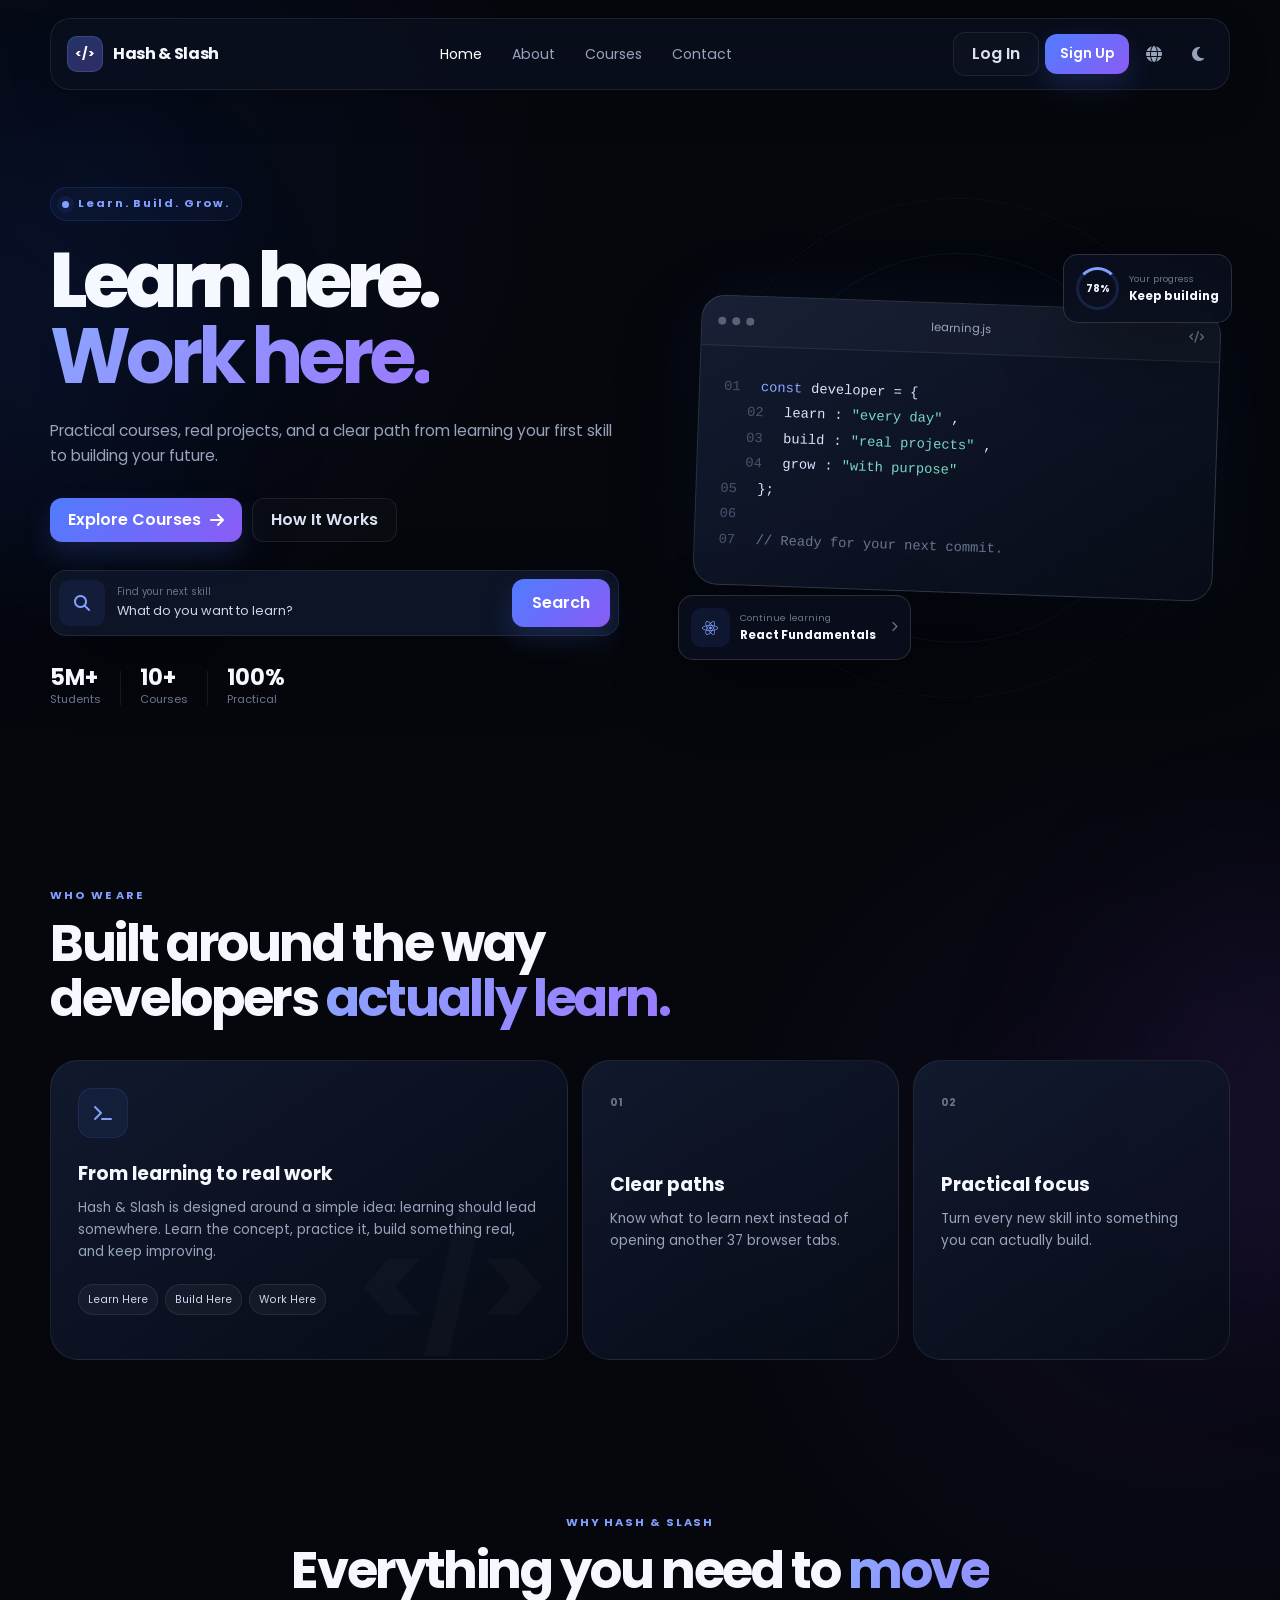
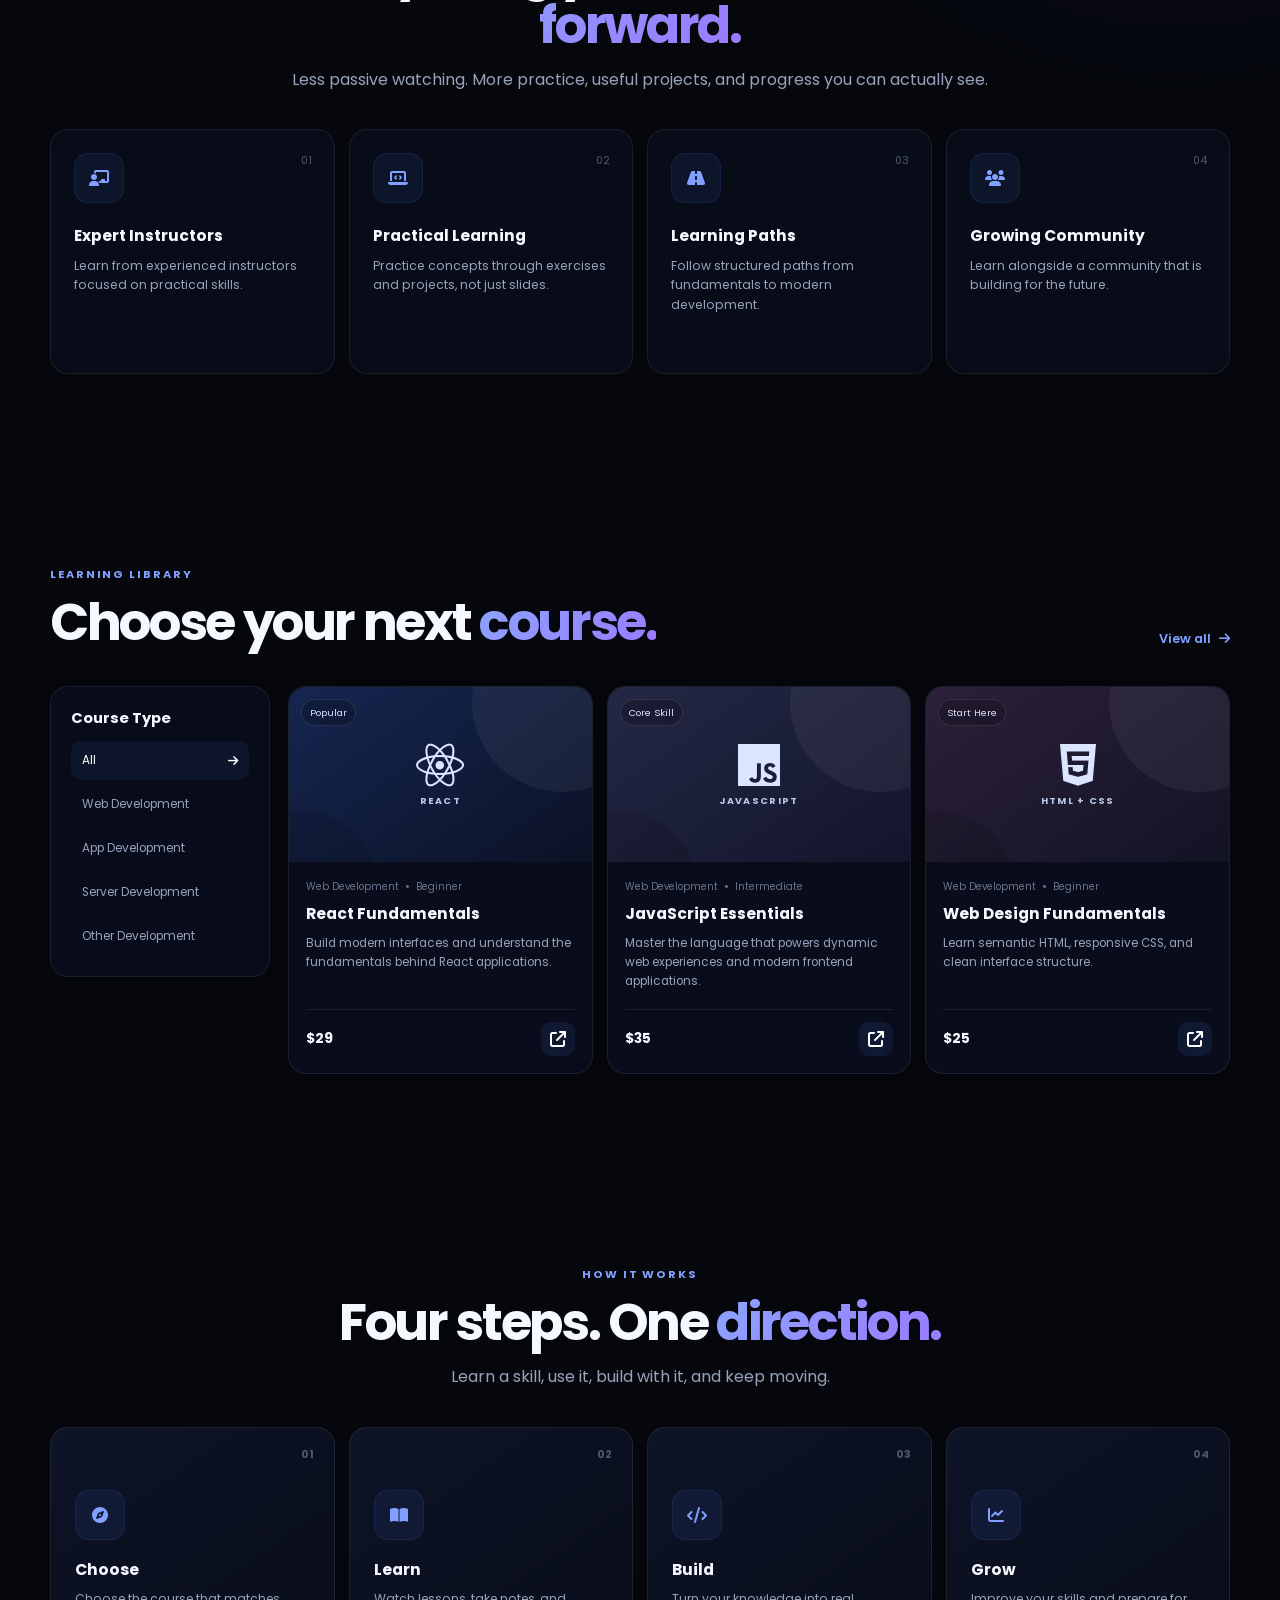
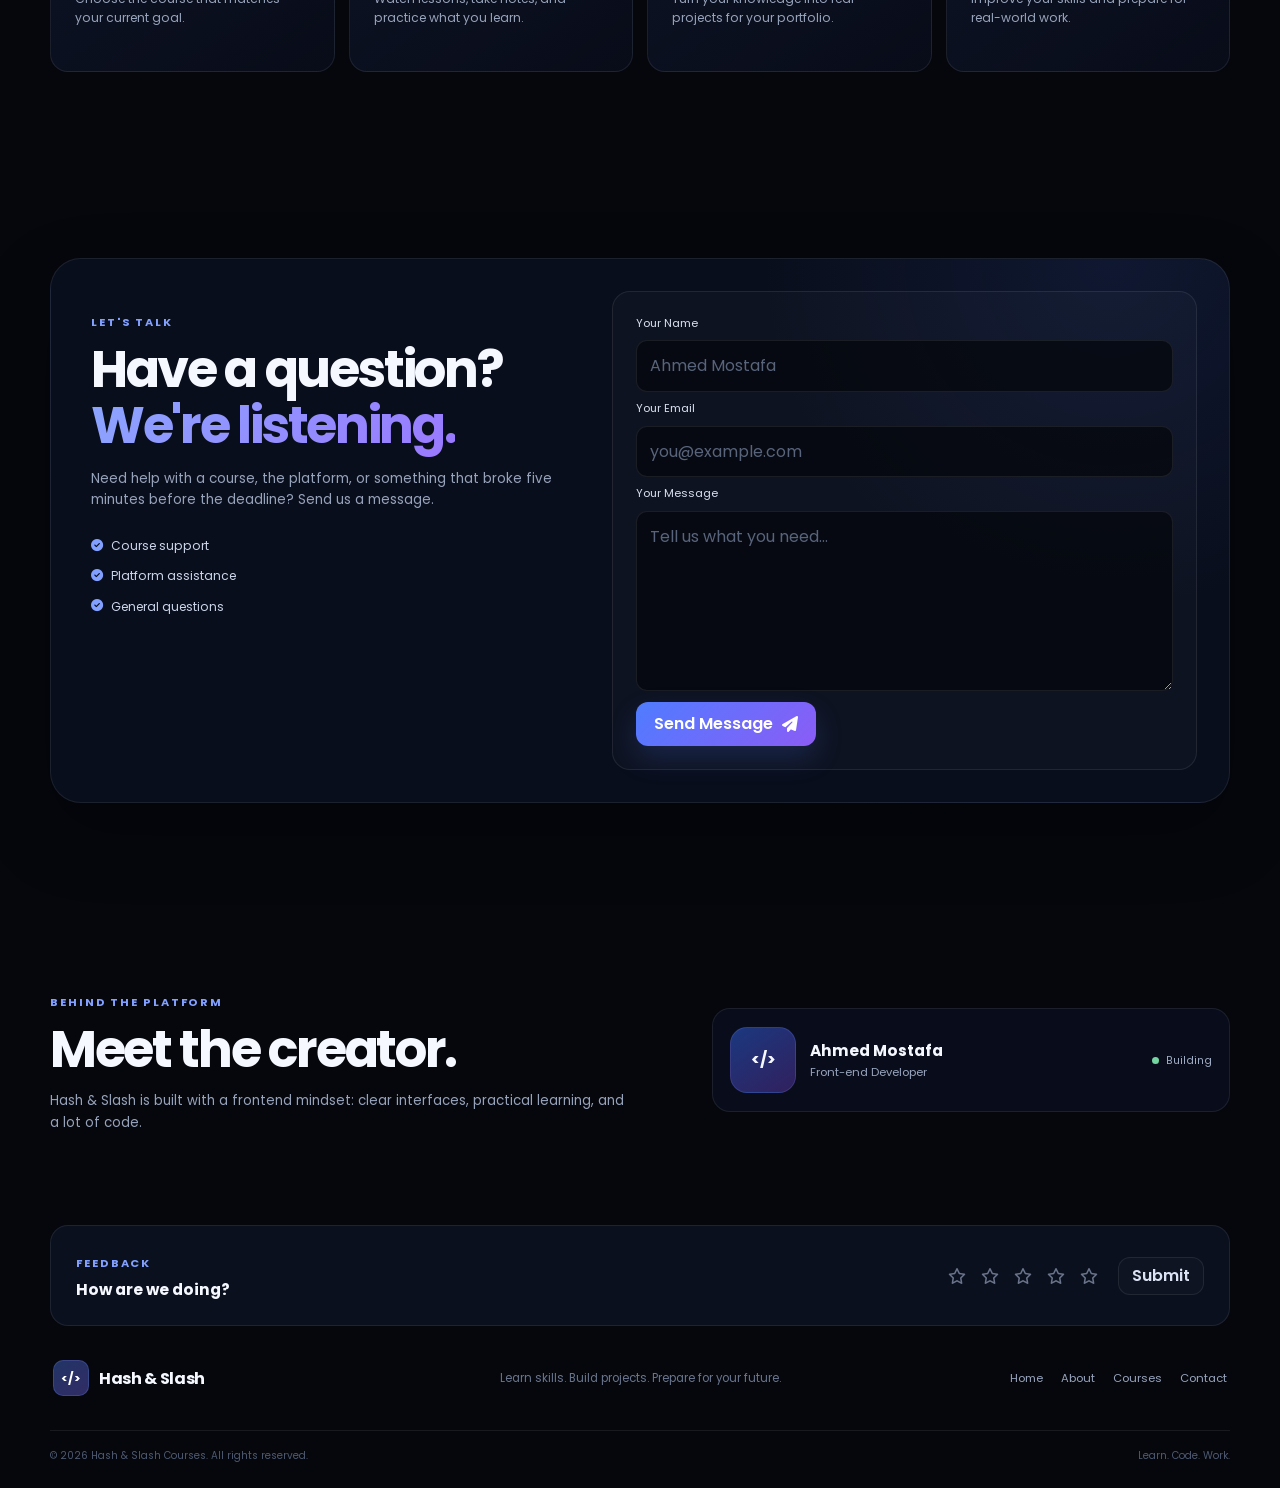
==== main/index.html @ 95399ee7 "feat: overhaul platform UI and project structure" ====
<!DOCTYPE html>
<html lang="en">
<head>
    <meta charset="UTF-8">
    <meta name="viewport" content="width=device-width, initial-scale=1.0">
    <meta name="description" content="Hash & Slash is a practical learning platform where you learn, build and prepare for work.">
    <title>Hash & Slash | Learn. Code. Work.</title>

    <link rel="preconnect" href="https://fonts.googleapis.com">
    <link rel="preconnect" href="https://fonts.gstatic.com" crossorigin>
    <link href="https://fonts.googleapis.com/css2?family=Poppins:wght@400;500;600;700;800&display=swap" rel="stylesheet">
    <link rel="stylesheet" href="https://cdnjs.cloudflare.com/ajax/libs/font-awesome/6.4.0/css/all.min.css">
    <link rel="stylesheet" href="style.css">
    <link rel="stylesheet" href="mediaScreens.css">
</head>
<body>
    <div class="ambient ambient-blue"></div>
    <div class="ambient ambient-purple"></div>

    <header class="site-header">
        <a href="#home" class="brand" aria-label="Hash & Slash home">
            <span class="brand-mark">&lt;/&gt;</span>
            <span>Hash &amp; Slash</span>
        </a>

        <nav class="main-nav" aria-label="Main navigation">
            <a class="active" href="#home">Home</a>
            <a href="#about">About</a>
            <a href="#courses">Courses</a>
            <a href="#contact">Contact</a>
        </nav>

        <div class="header-actions">
            <button class="btn btn-ghost" type="button">Log In</button>
            <button class="btn btn-primary btn-small" type="button">Sign Up</button>
            <button class="icon-btn" type="button" aria-label="Language">
                <i class="fa-solid fa-globe"></i>
            </button>
            <button class="icon-btn" type="button" aria-label="Theme">
                <i class="fa-solid fa-moon"></i>
            </button>
        </div>
    </header>

    <main>
        <section class="hero section-shell" id="home">
            <div class="hero-copy">
                <div class="eyebrow"><span></span> Learn. Build. Grow.</div>

                <h1>
                    Learn here.<br>
                    <strong>Work here.</strong>
                </h1>

                <p>
                    Practical courses, real projects, and a clear path from
                    learning your first skill to building your future.
                </p>

                <div class="hero-buttons">
                    <a class="btn btn-primary" href="#courses">
                        Explore Courses
                        <i class="fa-solid fa-arrow-right"></i>
                    </a>
                    <a class="btn btn-outline" href="#how-it-works">How It Works</a>
                </div>

                <div class="hero-search">
                    <div class="search-icon"><i class="fa-solid fa-magnifying-glass"></i></div>
                    <div class="search-copy">
                        <small>Find your next skill</small>
                        <span>What do you want to learn?</span>
                    </div>
                    <button class="btn btn-primary btn-search" type="button">Search</button>
                </div>

                <div class="hero-stats">
                    <div class="stat"><strong>5M+</strong><span>Students</span></div>
                    <div class="stat-line"></div>
                    <div class="stat"><strong>10+</strong><span>Courses</span></div>
                    <div class="stat-line"></div>
                    <div class="stat"><strong>100%</strong><span>Practical</span></div>
                </div>
            </div>

            <div class="hero-visual">
                <div class="glow-ring ring-one"></div>
                <div class="glow-ring ring-two"></div>

                <div class="code-card">
                    <div class="code-topbar">
                        <div class="window-dots"><span></span><span></span><span></span></div>
                        <span>learning.js</span>
                        <i class="fa-solid fa-code"></i>
                    </div>

                    <div class="code-body">
                        <div><b>01</b><span class="purple">const</span> developer = {</div>
                        <div class="indent"><b>02</b><span class="blue">learn</span>: <span class="green">"every day"</span>,</div>
                        <div class="indent"><b>03</b><span class="blue">build</span>: <span class="green">"real projects"</span>,</div>
                        <div class="indent"><b>04</b><span class="blue">grow</span>: <span class="green">"with purpose"</span></div>
                        <div><b>05</b>};</div>
                        <div class="blank"><b>06</b></div>
                        <div><b>07</b><span class="comment">// Ready for your next commit.</span></div>
                    </div>
                </div>

                <div class="floating-card continue-card">
                    <div class="mini-icon react-icon"><i class="fa-brands fa-react"></i></div>
                    <div>
                        <small>Continue learning</small>
                        <strong>React Fundamentals</strong>
                    </div>
                    <i class="fa-solid fa-chevron-right arrow-muted"></i>
                </div>

                <div class="floating-card progress-card">
                    <div class="progress-ring">78%</div>
                    <div>
                        <small>Your progress</small>
                        <strong>Keep building</strong>
                    </div>
                </div>
            </div>
        </section>

        <section class="section-shell section-block" id="about">
            <div class="section-heading">
                <span class="section-kicker">WHO WE ARE</span>
                <h2>Built around the way developers <span>actually learn.</span></h2>
            </div>

            <div class="about-grid">
                <article class="about-card about-main">
                    <div class="about-icon"><i class="fa-solid fa-terminal"></i></div>
                    <h3>From learning to real work</h3>
                    <p>
                        Hash &amp; Slash is designed around a simple idea: learning should lead somewhere.
                        Learn the concept, practice it, build something real, and keep improving.
                    </p>
                    <div class="tag-row">
                        <span>Learn Here</span><span>Build Here</span><span>Work Here</span>
                    </div>
                </article>

                <article class="about-card about-side">
                    <small>01</small>
                    <h3>Clear paths</h3>
                    <p>Know what to learn next instead of opening another 37 browser tabs.</p>
                </article>

                <article class="about-card about-side">
                    <small>02</small>
                    <h3>Practical focus</h3>
                    <p>Turn every new skill into something you can actually build.</p>
                </article>
            </div>
        </section>

        <section class="section-shell section-block why-section">
            <div class="section-heading centered">
                <span class="section-kicker">WHY HASH &amp; SLASH</span>
                <h2>Everything you need to <span>move forward.</span></h2>
                <p>Less passive watching. More practice, useful projects, and progress you can actually see.</p>
            </div>

            <div class="feature-list">
                <article class="feature-item">
                    <div class="feature-icon"><i class="fa-solid fa-chalkboard-user"></i></div>
                    <span class="feature-number">01</span>
                    <h3>Expert Instructors</h3>
                    <p>Learn from experienced instructors focused on practical skills.</p>
                </article>

                <article class="feature-item">
                    <div class="feature-icon"><i class="fa-solid fa-laptop-code"></i></div>
                    <span class="feature-number">02</span>
                    <h3>Practical Learning</h3>
                    <p>Practice concepts through exercises and projects, not just slides.</p>
                </article>

                <article class="feature-item">
                    <div class="feature-icon"><i class="fa-solid fa-road"></i></div>
                    <span class="feature-number">03</span>
                    <h3>Learning Paths</h3>
                    <p>Follow structured paths from fundamentals to modern development.</p>
                </article>

                <article class="feature-item">
                    <div class="feature-icon"><i class="fa-solid fa-users"></i></div>
                    <span class="feature-number">04</span>
                    <h3>Growing Community</h3>
                    <p>Learn alongside a community that is building for the future.</p>
                </article>
            </div>
        </section>

        <section class="section-shell section-block" id="courses">
            <div class="section-topline">
                <div class="section-heading">
                    <span class="section-kicker">LEARNING LIBRARY</span>
                    <h2>Choose your next <span>course.</span></h2>
                </div>
                <a class="view-all" href="#courses">View all <i class="fa-solid fa-arrow-right"></i></a>
            </div>

            <div class="courses-layout">
                <aside class="courses-filter">
                    <h3>Course Type</h3>
                    <div class="course-types">
                        <button class="type active" type="button"><span>All</span><i class="fa-solid fa-arrow-right"></i></button>
                        <button class="type" type="button"><span>Web Development</span><i class="fa-solid fa-arrow-right"></i></button>
                        <button class="type" type="button"><span>App Development</span><i class="fa-solid fa-arrow-right"></i></button>
                        <button class="type" type="button"><span>Server Development</span><i class="fa-solid fa-arrow-right"></i></button>
                        <button class="type" type="button"><span>Other Development</span><i class="fa-solid fa-arrow-right"></i></button>
                    </div>
                </aside>

                <div class="course-list">
                    <article class="course-item">
                        <div class="course-cover react-cover">
                            <span class="badge">Popular</span>
                            <i class="fa-brands fa-react"></i>
                            <strong>REACT</strong>
                        </div>
                        <div class="course-content">
                            <div class="course-meta"><span>Web Development</span><b>•</b><span>Beginner</span></div>
                            <h3>React Fundamentals</h3>
                            <p>Build modern interfaces and understand the fundamentals behind React applications.</p>
                            <div class="course-bottom"><strong>$29</strong><button class="course-action" type="button" aria-label="Open course"><i class="fa-solid fa-arrow-up-right-from-square"></i></button></div>
                        </div>
                    </article>

                    <article class="course-item">
                        <div class="course-cover js-cover">
                            <span class="badge">Core Skill</span>
                            <i class="fa-brands fa-js"></i>
                            <strong>JAVASCRIPT</strong>
                        </div>
                        <div class="course-content">
                            <div class="course-meta"><span>Web Development</span><b>•</b><span>Intermediate</span></div>
                            <h3>JavaScript Essentials</h3>
                            <p>Master the language that powers dynamic web experiences and modern frontend applications.</p>
                            <div class="course-bottom"><strong>$35</strong><button class="course-action" type="button" aria-label="Open course"><i class="fa-solid fa-arrow-up-right-from-square"></i></button></div>
                        </div>
                    </article>

                    <article class="course-item">
                        <div class="course-cover html-cover">
                            <span class="badge">Start Here</span>
                            <i class="fa-brands fa-html5"></i>
                            <strong>HTML + CSS</strong>
                        </div>
                        <div class="course-content">
                            <div class="course-meta"><span>Web Development</span><b>•</b><span>Beginner</span></div>
                            <h3>Web Design Fundamentals</h3>
                            <p>Learn semantic HTML, responsive CSS, and clean interface structure.</p>
                            <div class="course-bottom"><strong>$25</strong><button class="course-action" type="button" aria-label="Open course"><i class="fa-solid fa-arrow-up-right-from-square"></i></button></div>
                        </div>
                    </article>
                </div>
            </div>
        </section>

        <section class="section-shell section-block" id="how-it-works">
            <div class="section-heading centered">
                <span class="section-kicker">HOW IT WORKS</span>
                <h2>Four steps. One <span>direction.</span></h2>
                <p>Learn a skill, use it, build with it, and keep moving.</p>
            </div>

            <div class="steps">
                <article class="step-card"><span class="step-number">01</span><div class="step-icon"><i class="fa-solid fa-compass"></i></div><h3>Choose</h3><p>Choose the course that matches your current goal.</p></article>
                <article class="step-card"><span class="step-number">02</span><div class="step-icon"><i class="fa-solid fa-book-open"></i></div><h3>Learn</h3><p>Watch lessons, take notes, and practice what you learn.</p></article>
                <article class="step-card"><span class="step-number">03</span><div class="step-icon"><i class="fa-solid fa-code"></i></div><h3>Build</h3><p>Turn your knowledge into real projects for your portfolio.</p></article>
                <article class="step-card"><span class="step-number">04</span><div class="step-icon"><i class="fa-solid fa-chart-line"></i></div><h3>Grow</h3><p>Improve your skills and prepare for real-world work.</p></article>
            </div>
        </section>

        <section class="section-shell section-block" id="contact">
            <div class="contact-card">
                <div class="contact-copy">
                    <span class="section-kicker">LET'S TALK</span>
                    <h2>Have a question? <span>We're listening.</span></h2>
                    <p>Need help with a course, the platform, or something that broke five minutes before the deadline? Send us a message.</p>
                    <div class="contact-points">
                        <span><i class="fa-solid fa-circle-check"></i> Course support</span>
                        <span><i class="fa-solid fa-circle-check"></i> Platform assistance</span>
                        <span><i class="fa-solid fa-circle-check"></i> General questions</span>
                    </div>
                </div>

                <form action="#" method="post">
                    <label for="name">Your Name</label>
                    <input id="name" name="name" type="text" placeholder="Ahmed Mostafa" autocomplete="name" required>
                    <label for="email">Your Email</label>
                    <input id="email" name="email" type="email" placeholder="you@example.com" autocomplete="email" required>
                    <label for="message">Your Message</label>
                    <textarea id="message" name="message" rows="6" placeholder="Tell us what you need..." required></textarea>
                    <button class="btn btn-primary" type="submit">Send Message <i class="fa-solid fa-paper-plane"></i></button>
                </form>
            </div>
        </section>

        <section class="section-shell creator-section">
            <div class="creator-copy">
                <span class="section-kicker">BEHIND THE PLATFORM</span>
                <h2>Meet the creator.</h2>
                <p>Hash &amp; Slash is built with a frontend mindset: clear interfaces, practical learning, and a lot of code.</p>
            </div>

            <article class="creator-card">
                <div class="creator-avatar">&lt;/&gt;</div>
                <div>
                    <h3>Ahmed Mostafa</h3>
                    <p>Front-end Developer</p>
                </div>
                <span class="status"><i></i> Building</span>
            </article>
        </section>
    </main>

    <footer class="footer">
        <div class="section-shell">
            <div class="feedback-bar">
                <div>
                    <span class="section-kicker">FEEDBACK</span>
                    <h3>How are we doing?</h3>
                </div>
                <div class="feedback-actions">
                    <div class="stars" aria-label="Rate our platform">
                        <button type="button" data-rating="1"><i class="fa-regular fa-star"></i></button>
                        <button type="button" data-rating="2"><i class="fa-regular fa-star"></i></button>
                        <button type="button" data-rating="3"><i class="fa-regular fa-star"></i></button>
                        <button type="button" data-rating="4"><i class="fa-regular fa-star"></i></button>
                        <button type="button" data-rating="5"><i class="fa-regular fa-star"></i></button>
                    </div>
                    <button class="btn btn-ghost feedback-submit" type="button">Submit</button>
                </div>
            </div>

            <div class="footer-main">
                <a href="#home" class="brand"><span class="brand-mark">&lt;/&gt;</span><span>Hash &amp; Slash</span></a>
                <p>Learn skills. Build projects. Prepare for your future.</p>
                <div class="footer-links"><a href="#home">Home</a><a href="#about">About</a><a href="#courses">Courses</a><a href="#contact">Contact</a></div>
            </div>

            <div class="footer-bottom">
                <span>&copy; 2026 Hash &amp; Slash Courses. All rights reserved.</span>
                <span>Learn. Code. Work.</span>
            </div>
        </div>
    </footer>
    <div id="feedback-message"><p>Thanks for your Feedback</p></div>
    <!-- Design Script -->
    <script src="design.js"></script>
    <!-- Main Script -->
    <script></script>
</body>
</html>
---- main/style.css ----
:root {
    --bg: #05070d;
    --surface: #0b1020;
    --surface-2: #0f1629;
    --surface-3: #131c32;
    --text: #f6f8ff;
    --muted: #97a3bb;
    --muted-2: #69758d;
    --primary: #4f7cff;
    --primary-light: #82a0ff;
    --purple: #8b5cf6;
    --green: #79d7c5;
    --border: rgba(255, 255, 255, .08);
    --border-strong: rgba(255, 255, 255, .14);
    --shadow: 0 28px 70px rgba(0, 0, 0, .32);
    --radius-md: 18px;
    --radius-lg: 28px;
    --container: 1180px;
}

* {
    margin: 0;
    padding: 0;
    box-sizing: border-box;
    transition: all .3s ease;
}

html {
    scroll-behavior: smooth;
}

body {
    min-height: 100vh;
    overflow-x: hidden;
    color: var(--text);
    background:
        radial-gradient(circle at 8% 4%, rgba(25, 65, 175, .11), transparent 28rem),
        radial-gradient(circle at 92% 26%, rgba(106, 53, 184, .09), transparent 30rem),
        var(--bg);
    font-family: "Poppins", sans-serif;
    line-height: 1.6;
}

body::selection {
    background: rgba(79, 124, 255, .3);
}

a {
    color: inherit;
    text-decoration: none;
}

button,
input,
textarea {
    font: inherit;
}

button {
    border: 0;
    cursor: pointer;
}

section {
    position: relative;
}

.ambient {
    position: fixed;
    width: 380px;
    height: 380px;
    border-radius: 50%;
    filter: blur(110px);
    opacity: .12;
    pointer-events: none;
    z-index: 0;
}

.ambient-blue {
    background: #1941af;
    left: -220px;
    top: 180px;
}

.ambient-purple {
    background: #6a35b8;
    right: -220px;
    top: 900px;
}

.section-shell {
    width: min(calc(100% - 36px), var(--container));
    margin-inline: auto;
}

.site-header {
    width: min(calc(100% - 36px), var(--container));
    margin: 18px auto 0;
    min-height: 72px;
    padding: 10px 12px 10px 16px;
    display: flex;
    align-items: center;
    justify-content: space-between;
    gap: 20px;
    position: relative;
    z-index: 10;
    border: 1px solid var(--border);
    border-radius: 20px;
    background: rgba(11, 16, 32, .76);
    backdrop-filter: blur(18px);
    box-shadow: 0 15px 40px rgba(0, 0, 0, .18);
}

.brand {
    display: inline-flex;
    align-items: center;
    gap: 10px;
    font-weight: 700;
    letter-spacing: -.02em;
    white-space: nowrap;
}

.brand-mark {
    width: 36px;
    height: 36px;
    display: grid;
    place-items: center;
    border: 1px solid rgba(114, 149, 255, .22);
    border-radius: 10px;
    color: #fff;
    background: linear-gradient(145deg, rgba(79, 124, 255, .25), rgba(138, 92, 255, .25)), var(--surface-3);
    font-size: .77rem;
    font-weight: 700;
}

.main-nav {
    display: flex;
    gap: 30px;
}

.main-nav a {
    color: var(--muted);
    font-size: .88rem;
    transition: .2s ease;
}

.main-nav a:hover,
.main-nav .active {
    color: #fff;
}

.header-actions {
    display: flex;
    align-items: center;
    gap: 6px;
}

.btn {
    min-height: 44px;
    padding: 0 18px;
    border-radius: 12px;
    display: inline-flex;
    align-items: center;
    justify-content: center;
    gap: 9px;
    color: #fff;
    font-weight: 600;
    transition: transform .2s ease, background .2s ease, border-color .2s ease, box-shadow .2s ease;
}

.btn:hover {
    transform: translateY(-2px);
}

.btn-primary {
    background: linear-gradient(135deg, var(--primary), var(--purple));
    box-shadow: 0 12px 28px rgba(79, 124, 255, .18);
}

.btn-primary:hover {
    box-shadow: 0 16px 34px rgba(79, 124, 255, .25);
}

.btn-ghost,
.btn-outline {
    color: #dbe2f4;
    background: rgba(255, 255, 255, .02);
    border: 1px solid var(--border);
}

.btn-ghost:hover,
.btn-outline:hover {
    background: rgba(255, 255, 255, .05);
    border-color: var(--border-strong);
}

.btn-small {
    min-height: 40px;
    padding-inline: 15px;
    font-size: .84rem;
}

.icon-btn {
    width: 38px;
    height: 38px;
    display: grid;
    place-items: center;
    border-radius: 10px;
    color: var(--muted);
    background: transparent;
}

.icon-btn:hover {
    color: #fff;
    background: rgba(255, 255, 255, .05);
}

.hero {
    min-height: 680px;
    padding: 88px 0 70px;
    display: grid;
    grid-template-columns: 1.02fr .98fr;
    align-items: center;
    gap: 65px;
    z-index: 1;
}

.hero-copy {
    max-width: 650px;
}

.eyebrow,
.section-kicker {
    color: var(--primary-light);
    font-size: .7rem;
    font-weight: 700;
    letter-spacing: .17em;
}

.eyebrow {
    width: fit-content;
    padding: 7px 11px;
    margin-bottom: 22px;
    display: inline-flex;
    align-items: center;
    gap: 9px;
    background: rgba(79, 124, 255, .06);
    border: 1px solid rgba(79, 124, 255, .16);
    border-radius: 999px;
}

.eyebrow span {
    width: 7px;
    height: 7px;
    border-radius: 50%;
    background: var(--primary-light);
    box-shadow: 0 0 0 5px rgba(79, 124, 255, .09);
}

.hero h1 {
    font-size: clamp(3.7rem, 6vw, 6rem);
    line-height: .98;
    letter-spacing: -.067em;
    font-weight: 800;
}

.hero h1 strong {
    color: transparent;
    background: linear-gradient(135deg, #8ba6ff, #9a78ff);
    -webkit-background-clip: text;
    background-clip: text;
}

.hero-copy > p {
    max-width: 590px;
    margin-top: 25px;
    color: var(--muted);
    font-size: .97rem;
}

.hero-buttons {
    display: flex;
    flex-wrap: wrap;
    gap: 10px;
    margin-top: 29px;
}

.hero-search {
    width: min(100%, 620px);
    min-height: 66px;
    margin-top: 28px;
    padding: 8px;
    display: flex;
    align-items: center;
    gap: 12px;
    background: rgba(15, 22, 41, .92);
    border: 1px solid var(--border);
    border-radius: 16px;
    box-shadow: var(--shadow);
}

.search-icon {
    width: 46px;
    height: 46px;
    flex: 0 0 46px;
    display: grid;
    place-items: center;
    border-radius: 11px;
    color: var(--primary-light);
    background: rgba(79, 124, 255, .09);
}

.search-copy {
    flex: 1;
    min-width: 0;
}

.search-copy small {
    display: block;
    color: var(--muted-2);
    font-size: .61rem;
}

.search-copy span {
    display: block;
    margin-top: 1px;
    color: #cbd4e8;
    font-size: .8rem;
}

.btn-search {
    min-height: 48px;
    padding-inline: 20px;
}

.hero-stats {
    margin-top: 31px;
    display: flex;
    align-items: center;
    gap: 19px;
}

.stat {
    display: grid;
    gap: 2px;
}

.stat strong {
    font-size: 1.38rem;
    line-height: 1;
}

.stat span {
    color: var(--muted-2);
    font-size: .7rem;
}

.stat-line {
    width: 1px;
    height: 34px;
    background: var(--border);
}

.hero-visual {
    min-height: 540px;
    display: grid;
    place-items: center;
    position: relative;
}

.glow-ring {
    position: absolute;
    border: 1px solid rgba(79, 124, 255, .1);
    border-radius: 50%;
}

.ring-one {
    width: 390px;
    height: 390px;
}

.ring-two {
    width: 500px;
    height: 500px;
    border-style: dashed;
    border-color: rgba(139, 92, 246, .1);
    transform: rotate(17deg);
}

.code-card {
    width: min(100%, 520px);
    overflow: hidden;
    position: relative;
    z-index: 2;
    border: 1px solid var(--border-strong);
    border-radius: 24px;
    background: linear-gradient(145deg, rgba(19, 28, 50, .97), rgba(8, 12, 24, .97));
    box-shadow: 0 38px 80px rgba(0, 0, 0, .4), 0 0 80px rgba(79, 124, 255, .08);
    transform: rotate(2deg);
}

.code-topbar {
    min-height: 50px;
    padding: 0 16px;
    display: grid;
    grid-template-columns: 1fr auto 1fr;
    align-items: center;
    border-bottom: 1px solid var(--border);
    background: rgba(255, 255, 255, .025);
}

.window-dots {
    display: flex;
    gap: 6px;
}

.window-dots span {
    width: 8px;
    height: 8px;
    border-radius: 50%;
    background: #596278;
}

.code-topbar > span {
    color: var(--muted);
    font-size: .72rem;
}

.code-topbar > i {
    justify-self: end;
    color: var(--muted-2);
    font-size: .75rem;
}

.code-body {
    padding: 28px 24px 32px;
    font: .86rem/1.85 "Courier New", monospace;
    color: #dbe3ff;
}

.code-body > div {
    display: flex;
    gap: 9px;
    white-space: nowrap;
}

.code-body b {
    width: 28px;
    color: #48546e;
    font-weight: 400;
}

.indent {
    padding-left: 24px;
}

.purple {
    color: #8ca6ff;
}

.blue {
    color: #d8e3ff;
}

.green {
    color: var(--green);
}

.comment {
    color: #68758f;
}

.blank {
    min-height: 21px;
}

.floating-card {
    position: absolute;
    z-index: 3;
    padding: 12px;
    display: flex;
    align-items: center;
    gap: 10px;
    border: 1px solid var(--border-strong);
    border-radius: 15px;
    background: rgba(11, 16, 32, .84);
    box-shadow: var(--shadow);
    backdrop-filter: blur(14px);
}

.floating-card small {
    display: block;
    color: var(--muted-2);
    font-size: .6rem;
}

.floating-card strong {
    display: block;
    margin-top: 1px;
    font-size: .73rem;
}

.continue-card {
    left: -6px;
    bottom: 58px;
}

.progress-card {
    right: -2px;
    top: 76px;
}

.mini-icon {
    width: 39px;
    height: 39px;
    display: grid;
    place-items: center;
    border-radius: 10px;
    background: rgba(79, 124, 255, .09);
    color: var(--primary-light);
}

.arrow-muted {
    margin-left: 5px;
    color: var(--muted-2);
    font-size: .65rem;
}

.progress-ring {
    width: 43px;
    height: 43px;
    display: grid;
    place-items: center;
    border: 3px solid rgba(79, 124, 255, .18);
    border-top-color: var(--primary-light);
    border-radius: 50%;
    font-size: .61rem;
    font-weight: 700;
}

.section-block {
    padding: 93px 0;
}

.section-heading {
    max-width: 700px;
}

.section-heading.centered {
    margin-inline: auto;
    text-align: center;
    max-width: 760px;
}

.section-heading h2,
.contact-copy h2,
.creator-copy h2 {
    margin-top: 9px;
    font-size: clamp(2.1rem, 4vw, 3.4rem);
    line-height: 1.08;
    letter-spacing: -.046em;
}

.section-heading h2 span,
.contact-copy h2 span {
    color: transparent;
    background: linear-gradient(135deg, #8ba6ff, #9a78ff);
    -webkit-background-clip: text;
    background-clip: text;
}

.section-heading > p {
    margin-top: 14px;
    color: var(--muted);
}

.about-grid {
    margin-top: 34px;
    display: grid;
    grid-template-columns: 1.35fr .825fr .825fr;
    gap: 14px;
}

.about-card {
    min-height: 230px;
    padding: 27px;
    border: 1px solid var(--border);
    border-radius: var(--radius-lg);
    background: linear-gradient(145deg, rgba(19, 28, 50, .88), rgba(8, 12, 24, .88));
}

.about-main {
    min-height: 300px;
    position: relative;
    overflow: hidden;
}

.about-main::after {
    content: "</>";
    position: absolute;
    right: 20px;
    bottom: -31px;
    color: rgba(255, 255, 255, .025);
    font-size: 8rem;
    font-weight: 800;
}

.about-icon,
.feature-icon,
.step-icon {
    width: 50px;
    height: 50px;
    display: grid;
    place-items: center;
    border-radius: 14px;
    color: var(--primary-light);
    background: rgba(79, 124, 255, .08);
    border: 1px solid rgba(79, 124, 255, .13);
}

.about-card h3 {
    margin-top: 21px;
    font-size: 1.18rem;
}

.about-card p {
    margin-top: 8px;
    max-width: 560px;
    color: var(--muted);
    font-size: .85rem;
}

.tag-row {
    display: flex;
    flex-wrap: wrap;
    gap: 7px;
    margin-top: 21px;
}

.tag-row span {
    padding: 6px 9px;
    border: 1px solid var(--border);
    border-radius: 999px;
    color: #cbd5eb;
    background: rgba(255, 255, 255, .04);
    font-size: .67rem;
}

.about-side small {
    color: var(--muted-2);
    font-size: .66rem;
    font-weight: 700;
}

.about-side h3 {
    margin-top: 56px;
}

.why-section {
    padding-top: 55px;
}

.feature-list {
    margin-top: 36px;
    display: grid;
    grid-template-columns: repeat(4, 1fr);
    gap: 14px;
}

.feature-item {
    min-height: 245px;
    position: relative;
    padding: 23px;
    border: 1px solid var(--border);
    border-radius: var(--radius-md);
    background: rgba(11, 16, 32, .68);
    transition: .2s ease;
}

.feature-item:hover {
    transform: translateY(-5px);
    border-color: rgba(79, 124, 255, .2);
    background: rgba(15, 22, 41, .9);
}

.feature-number {
    position: absolute;
    top: 22px;
    right: 22px;
    color: #4c5871;
    font-size: .68rem;
}

.feature-item h3 {
    margin-top: 21px;
    font-size: .97rem;
}

.feature-item p {
    margin-top: 7px;
    color: var(--muted);
    font-size: .77rem;
}

.section-topline {
    display: flex;
    align-items: end;
    justify-content: space-between;
    gap: 20px;
}

.view-all {
    display: inline-flex;
    align-items: center;
    gap: 8px;
    color: var(--primary-light);
    font-size: .8rem;
    font-weight: 600;
}

.courses-layout {
    margin-top: 36px;
    display: grid;
    grid-template-columns: 220px 1fr;
    align-items: start;
    gap: 18px;
}

.courses-filter {
    position: sticky;
    top: 92px;
    padding: 20px;
    border: 1px solid var(--border);
    border-radius: var(--radius-md);
    background: rgba(11, 16, 32, .72);
}

.courses-filter h3 {
    margin-bottom: 11px;
    font-size: .92rem;
}

.course-types {
    display: grid;
    gap: 5px;
}

.type {
    width: 100%;
    padding: 10px 11px;
    display: flex;
    justify-content: space-between;
    align-items: center;
    gap: 8px;
    border-radius: 10px;
    color: var(--muted);
    background: transparent;
    font-size: .74rem;
    text-align: left;
    transition: .2s ease;
}

.type i {
    opacity: 0;
    transform: translateX(-4px);
    transition: .2s ease;
}

.type:hover,
.type.active {
    color: #fff;
    background: rgba(79, 124, 255, .08);
}

.type:hover i,
.type.active i {
    opacity: 1;
    transform: translateX(0);
}

.course-list {
    display: grid;
    grid-template-columns: repeat(3, 1fr);
    gap: 14px;
}

.course-item {
    overflow: hidden;
    border: 1px solid var(--border);
    border-radius: var(--radius-md);
    background: rgba(11, 16, 32, .78);
    box-shadow: 0 16px 42px rgba(0, 0, 0, .18);
    transition: .2s ease;
}

.course-item:hover {
    transform: translateY(-5px);
    border-color: rgba(79, 124, 255, .2);
}

.course-cover {
    min-height: 175px;
    position: relative;
    display: flex;
    flex-direction: column;
    justify-content: center;
    align-items: center;
    gap: 4px;
    overflow: hidden;
}

.course-cover::before,
.course-cover::after {
    content: "";
    position: absolute;
    border-radius: 50%;
}

.course-cover::before {
    width: 180px;
    height: 180px;
    right: -60px;
    top: -75px;
    background: rgba(255, 255, 255, .05);
}

.course-cover::after {
    width: 160px;
    height: 160px;
    left: -70px;
    bottom: -108px;
    background: rgba(0, 0, 0, .12);
}

.react-cover {
    background: linear-gradient(145deg, #162651, #0b1225);
}

.js-cover {
    background: linear-gradient(145deg, #242844, #12152b);
}

.html-cover {
    background: linear-gradient(145deg, #2c203a, #121324);
}

.course-cover i {
    position: relative;
    z-index: 1;
    color: #dce5ff;
    font-size: 3rem;
}

.course-cover > strong {
    position: relative;
    z-index: 1;
    color: #b9c7e7;
    letter-spacing: .14em;
    font-size: .59rem;
}

.badge {
    position: absolute;
    z-index: 2;
    left: 12px;
    top: 12px;
    padding: 5px 8px;
    border: 1px solid rgba(255, 255, 255, .1);
    border-radius: 999px;
    color: #dbe4ff;
    background: rgba(0, 0, 0, .22);
    font-size: .59rem;
}

.course-content {
    padding: 17px;
}

.course-meta {
    display: flex;
    gap: 6px;
    color: var(--muted-2);
    font-size: .61rem;
}

.course-content h3 {
    margin-top: 8px;
    font-size: .97rem;
}

.course-content p {
    min-height: 62px;
    margin-top: 7px;
    color: var(--muted);
    font-size: .74rem;
}

.course-bottom {
    margin-top: 13px;
    padding-top: 12px;
    border-top: 1px solid var(--border);
    display: flex;
    justify-content: space-between;
    align-items: center;
}

.course-bottom > strong {
    font-size: .86rem;
}

.course-action {
    width: 34px;
    height: 34px;
    display: grid;
    place-items: center;
    border-radius: 10px;
    color: #fff;
    background: rgba(79, 124, 255, .1);
}

.course-action:hover {
    background: rgba(79, 124, 255, .18);
}

.steps {
    margin-top: 37px;
    display: grid;
    grid-template-columns: repeat(4, 1fr);
    gap: 14px;
}

.step-card {
    min-height: 245px;
    padding: 24px;
    position: relative;
    border: 1px solid var(--border);
    border-radius: var(--radius-md);
    background: linear-gradient(145deg, rgba(15, 22, 41, .92), rgba(9, 13, 26, .92));
}

.step-number {
    position: absolute;
    right: 20px;
    top: 18px;
    color: #4c5871;
    font-size: .68rem;
    font-weight: 700;
}

.step-icon {
    margin-top: 38px;
}

.step-card h3 {
    margin-top: 17px;
    font-size: .98rem;
}

.step-card p {
    margin-top: 7px;
    color: var(--muted);
    font-size: .76rem;
}

.contact-card {
    padding: 32px;
    display: grid;
    grid-template-columns: .92fr 1.08fr;
    gap: 30px;
    border: 1px solid var(--border);
    border-radius: 31px;
    background: radial-gradient(circle at 90% 0%, rgba(79, 124, 255, .09), transparent 22rem), rgba(11, 16, 32, .82);
    box-shadow: var(--shadow);
}

.contact-copy {
    padding: 17px 8px;
}

.contact-copy > p {
    max-width: 520px;
    margin-top: 15px;
    color: var(--muted);
    font-size: .84rem;
}

.contact-points {
    margin-top: 25px;
    display: grid;
    gap: 11px;
}

.contact-points span {
    display: inline-flex;
    align-items: center;
    gap: 8px;
    color: #cbd5e9;
    font-size: .76rem;
}

.contact-points i {
    color: var(--primary-light);
}

.contact-card form {
    padding: 23px;
    display: grid;
    gap: 8px;
    border: 1px solid var(--border);
    border-radius: 18px;
    background: rgba(255, 255, 255, .025);
}

.contact-card label {
    color: #d7dfef;
    font-size: .69rem;
}

.contact-card input,
.contact-card textarea {
    width: 100%;
    outline: none;
    padding: 12px 13px;
    border: 1px solid var(--border);
    border-radius: 11px;
    color: #fff;
    background: rgba(5, 7, 13, .74);
}

.contact-card input:focus,
.contact-card textarea:focus {
    border-color: rgba(79, 124, 255, .5);
    box-shadow: 0 0 0 4px rgba(79, 124, 255, .06);
}

.contact-card input::placeholder,
.contact-card textarea::placeholder {
    color: #58647c;
}

.contact-card form .btn {
    width: fit-content;
    margin-top: 3px;
}

.creator-section {
    padding: 92px 0;
    display: grid;
    grid-template-columns: 1fr .86fr;
    align-items: center;
    gap: 60px;
}

.creator-copy > p {
    max-width: 580px;
    margin-top: 13px;
    color: var(--muted);
    font-size: .83rem;
}

.creator-card {
    min-height: 104px;
    padding: 17px;
    display: flex;
    align-items: center;
    gap: 14px;
    border: 1px solid var(--border);
    border-radius: 18px;
    background: rgba(11, 16, 32, .76);
}

.creator-avatar {
    width: 66px;
    height: 66px;
    flex: 0 0 66px;
    display: grid;
    place-items: center;
    border-radius: 17px;
    background: linear-gradient(145deg, #1b387f, #31205e);
    border: 1px solid rgba(122, 151, 255, .18);
    font-weight: 700;
}

.creator-card h3 {
    font-size: .96rem;
}

.creator-card p {
    color: var(--muted);
    font-size: .71rem;
}

.status {
    margin-left: auto;
    display: inline-flex;
    align-items: center;
    gap: 7px;
    color: #9daac2;
    font-size: .67rem;
}

.status i {
    width: 7px;
    height: 7px;
    border-radius: 50%;
    background: #73d6a0;
}

.footer {
    position: relative;
    z-index: 1;
    padding: 0 0 24px;
}

.feedback-bar {
    padding: 23px 25px;
    display: flex;
    align-items: center;
    justify-content: space-between;
    gap: 20px;
    border: 1px solid var(--border);
    border-radius: 18px;
    background: rgba(15, 22, 41, .65);
}

.feedback-bar h3 {
    margin-top: 3px;
    font-size: .97rem;
}

.feedback-actions {
    display: flex;
    align-items: center;
    gap: 14px;
}

.stars {
    display: flex;
    gap: 3px;
}

.stars button {
    width: 30px;
    height: 30px;
    display: grid;
    place-items: center;
    border-radius: 8px;
    color: #6a758c;
    background: transparent;
}

.stars button:hover {
    color: #ffd76b;
    background: rgba(255, 215, 107, .06);
}

.stars button i {
    transition: color 0.2s ease;
}

.stars button i.fa-solid {
    color: #ffbf0e;
}

.stars button:has(.fa-solid) {
    color: #ffbf0e;
}

.stars button:hover i,
.stars button:has(~ button:hover) i {
    color: #ffbf0e;
}

.feedback-submit {
    min-height: 38px;
    padding-inline: 13px;
}

#feedback-message {
    position: fixed;
    top: 24px;
    right: 24px;
    padding: 14px 18px;
    border-radius: 12px;
    background: #00800069;
    color: #fff;
    border: 1px solid #008000d7;
    box-shadow: 0 12px 30px rgba(0, 0, 0, 0.3);
    z-index: 9999;
    transform: translateX(20px);
    opacity: 0;
    visibility: hidden;
    transition:
        transform 0.25s ease,
        opacity 0.25s ease,
        visibility 0.25s ease;
}

#feedback-message.show-m {
    transform: translateX(0);
    opacity: 1;
    visibility: visible;
}

.footer-main {
    padding: 34px 3px;
    display: grid;
    grid-template-columns: 1fr 1fr 1fr;
    align-items: center;
    gap: 20px;
}

.footer-main > p {
    text-align: center;
    color: var(--muted-2);
    font-size: .72rem;
}

.footer-links {
    display: flex;
    justify-content: flex-end;
    flex-wrap: wrap;
    gap: 18px;
}

.footer-links a {
    color: var(--muted);
    font-size: .71rem;
}

.footer-links a:hover {
    color: #fff;
}

.footer-bottom {
    padding-top: 17px;
    display: flex;
    justify-content: space-between;
    gap: 15px;
    border-top: 1px solid var(--border);
    color: #4e5a72;
    font-size: .63rem;
}
---- main/mediaScreens.css ----
@media (max-width: 1050px) {
    .main-nav {
        gap: 18px;
    }

    .hero {
        grid-template-columns: 1fr;
        gap: 25px;
    }

    .hero-copy {
        max-width: 780px;
    }

    .hero-visual {
        min-height: 480px;
    }

    .feature-list,
    .steps {
        grid-template-columns: repeat(2, 1fr);
    }

    .course-list {
        grid-template-columns: repeat(2, 1fr);
    }
}

@media (max-width: 820px) {
    .site-header {
        flex-wrap: wrap;
    }

    .main-nav {
        order: 3;
        width: 100%;
        justify-content: center;
        padding-top: 7px;
        border-top: 1px solid var(--border);
    }

    .header-actions {
        margin-left: auto;
    }

    .about-grid,
    .contact-card,
    .creator-section {
        grid-template-columns: 1fr;
    }

    .courses-layout {
        grid-template-columns: 1fr;
    }

    .courses-filter {
        position: static;
    }

    .course-list {
        grid-template-columns: repeat(2, 1fr);
    }

    .footer-main {
        grid-template-columns: 1fr;
        justify-items: center;
    }

    .footer-links {
        justify-content: center;
    }
}

@media (max-width: 620px) {

    .site-header,
    .section-shell {
        width: min(calc(100% - 24px), var(--container));
    }

    .site-header {
        padding: 10px;
    }

    .main-nav {
        gap: 13px;
        overflow-x: auto;
        justify-content: flex-start;
    }

    .header-actions .btn {
        display: none;
    }

    .hero {
        padding-top: 65px;
    }

    .hero h1 {
        font-size: clamp(3rem, 16vw, 4.4rem);
    }

    .hero-search {
        flex-wrap: wrap;
    }

    .search-copy {
        min-width: calc(100% - 62px);
    }

    .btn-search {
        width: 100%;
    }

    .hero-stats {
        justify-content: space-between;
        gap: 10px;
    }

    .stat strong {
        font-size: 1.1rem;
    }

    .hero-visual {
        min-height: 370px;
    }

    .ring-one {
        width: 270px;
        height: 270px;
    }

    .ring-two {
        width: 330px;
        height: 330px;
    }

    .code-card {
        transform: none;
    }

    .code-body {
        padding: 21px 12px;
        font-size: .65rem;
    }

    .code-body>div {
        gap: 5px;
    }

    .indent {
        padding-left: 14px;
    }

    .continue-card {
        left: -6px;
        bottom: 15px;
        transform: scale(.86);
        transform-origin: left bottom;
    }

    .progress-card {
        right: -7px;
        top: 15px;
        transform: scale(.86);
        transform-origin: right top;
    }

    .feature-list,
    .steps,
    .course-list {
        grid-template-columns: 1fr;
    }

    .course-types {
        grid-template-columns: 1fr;
    }

    .feedback-bar,
    .feedback-actions {
        flex-direction: column;
        align-items: flex-start;
    }

    .footer-bottom {
        flex-direction: column;
    }
}
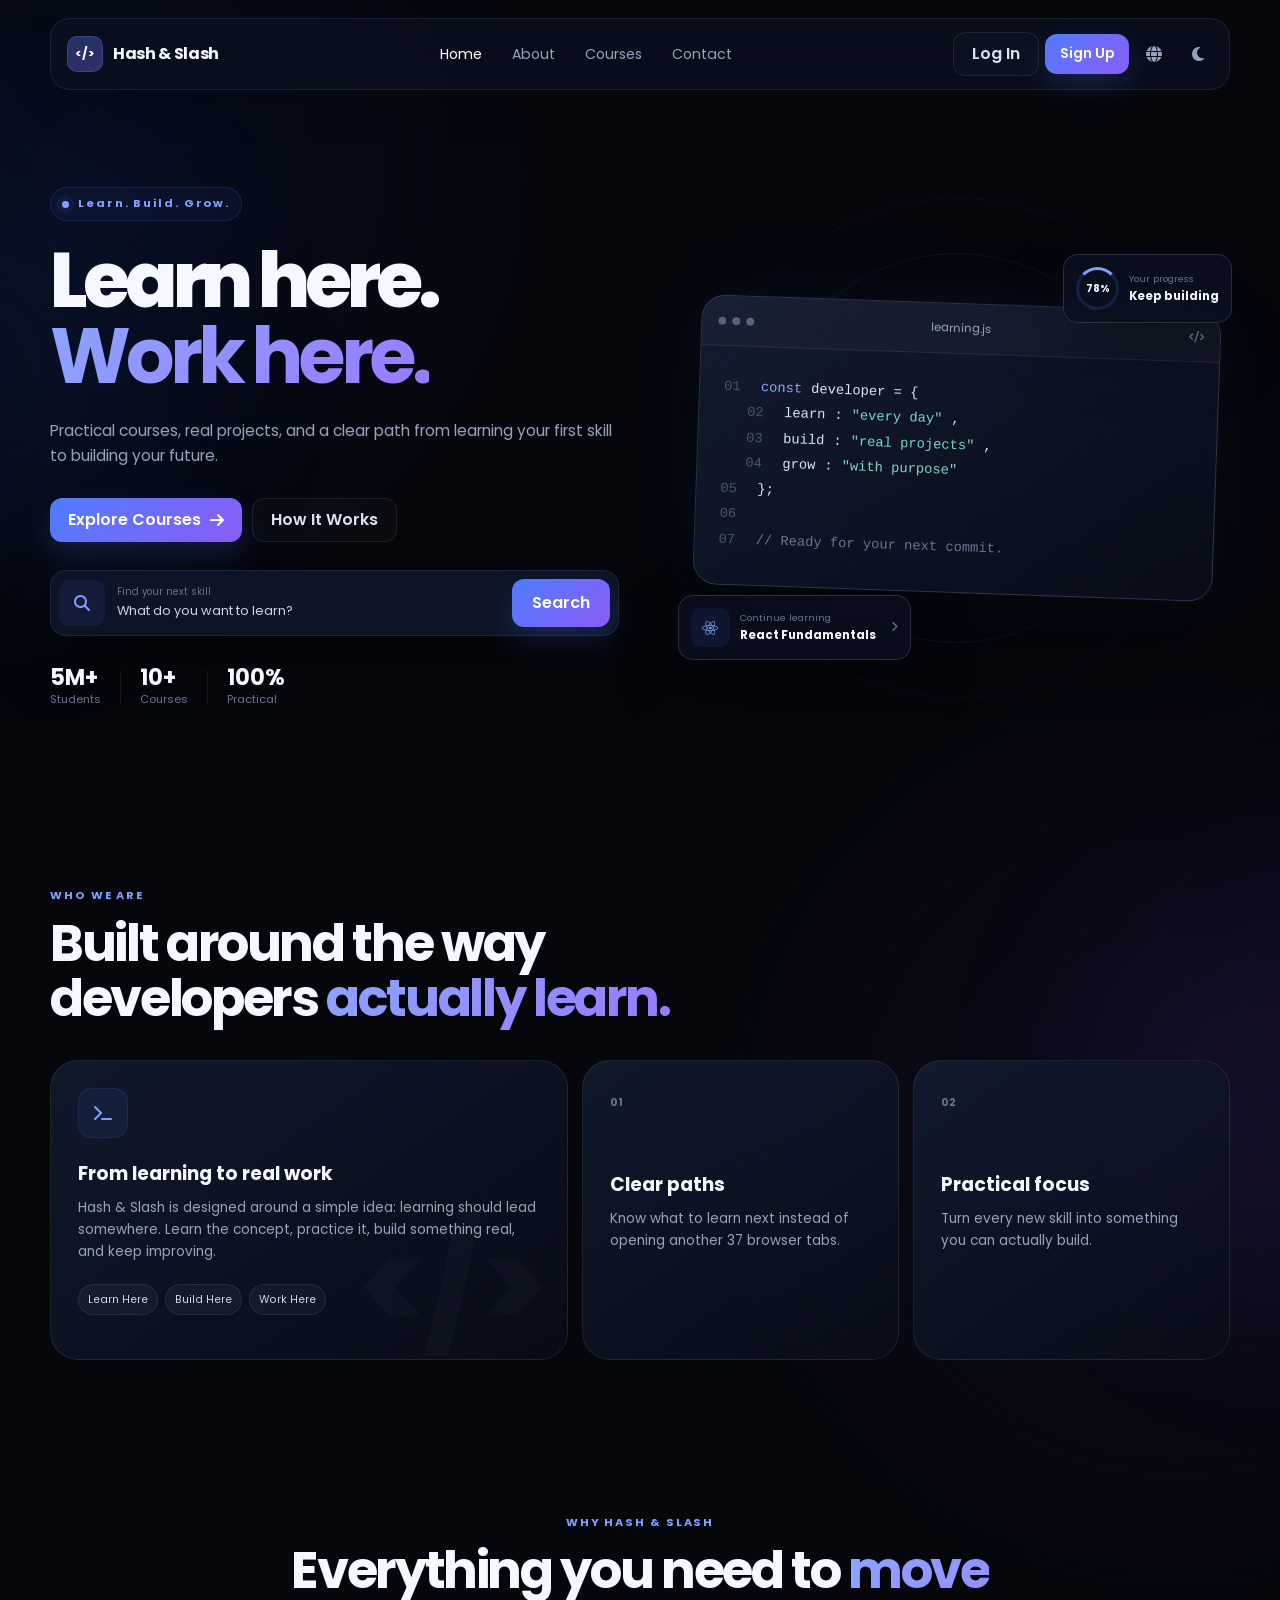
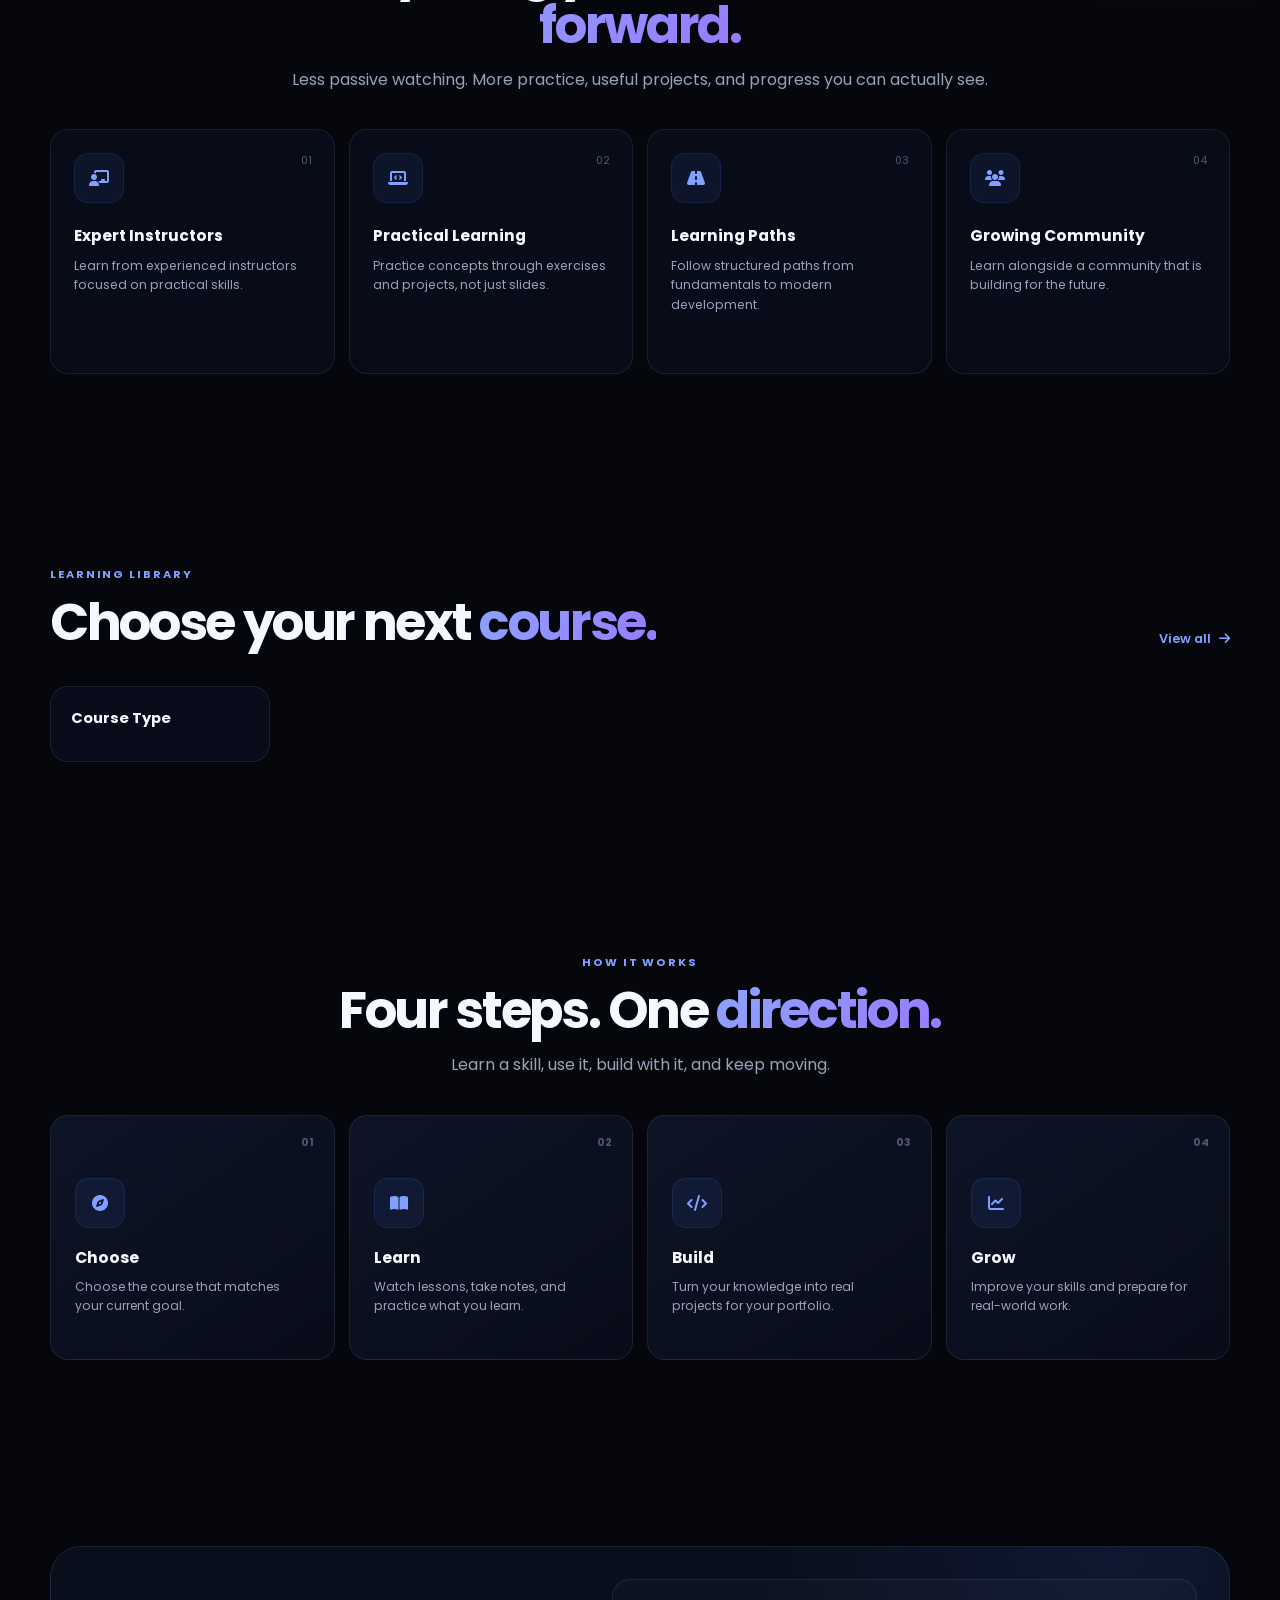
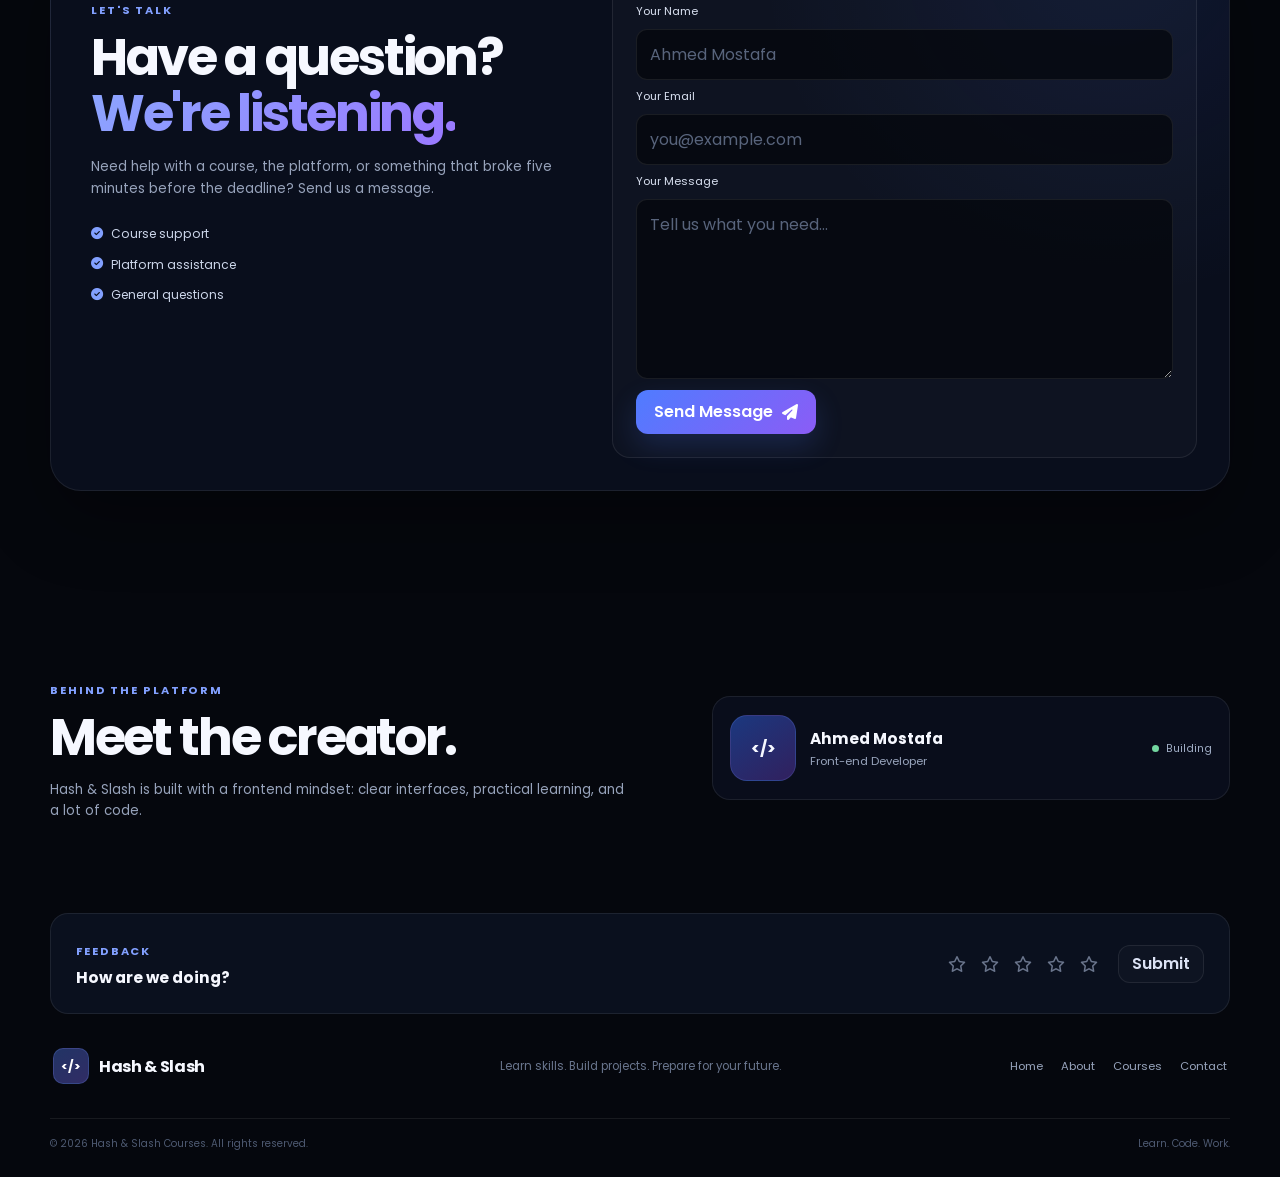
==== commit d9a1874a: "add `sampleDB.json` add `script.js` update `style.css` & `index.html`" ====
--- a/main/index.html
+++ b/main/index.html
@@ -208,23 +208,25 @@
                 <aside class="courses-filter">
                     <h3>Course Type</h3>
                     <div class="course-types">
-                        <button class="type active" type="button"><span>All</span><i class="fa-solid fa-arrow-right"></i></button>
+                        <!-- <button class="type active" type="button"><span>All</span><i class="fa-solid fa-arrow-right"></i></button>
                         <button class="type" type="button"><span>Web Development</span><i class="fa-solid fa-arrow-right"></i></button>
                         <button class="type" type="button"><span>App Development</span><i class="fa-solid fa-arrow-right"></i></button>
-                        <button class="type" type="button"><span>Server Development</span><i class="fa-solid fa-arrow-right"></i></button>
-                        <button class="type" type="button"><span>Other Development</span><i class="fa-solid fa-arrow-right"></i></button>
+                        <button class="type" type="button"><span>Server Development</span><i class="fa-solid fa-arrow-right"></i></button> -->
                     </div>
                 </aside>
 
-                <div class="course-list">
-                    <article class="course-item">
-                        <div class="course-cover react-cover">
+                <div class="course-list" id="course-list">
+                    <!-- <article class="course-item">
+                        <div class="course-cover">
                             <span class="badge">Popular</span>
                             <i class="fa-brands fa-react"></i>
                             <strong>REACT</strong>
                         </div>
                         <div class="course-content">
-                            <div class="course-meta"><span>Web Development</span><b>•</b><span>Beginner</span></div>
+                            <div class="course-meta">
+                                <span>Web Development</span>
+                                <b>•</b><span>Beginner</span>
+                            </div>
                             <h3>React Fundamentals</h3>
                             <p>Build modern interfaces and understand the fundamentals behind React applications.</p>
                             <div class="course-bottom"><strong>$29</strong><button class="course-action" type="button" aria-label="Open course"><i class="fa-solid fa-arrow-up-right-from-square"></i></button></div>
@@ -232,7 +234,7 @@
                     </article>
 
                     <article class="course-item">
-                        <div class="course-cover js-cover">
+                        <div class="course-cover">
                             <span class="badge">Core Skill</span>
                             <i class="fa-brands fa-js"></i>
                             <strong>JAVASCRIPT</strong>
@@ -246,7 +248,7 @@
                     </article>
 
                     <article class="course-item">
-                        <div class="course-cover html-cover">
+                        <div class="course-cover">
                             <span class="badge">Start Here</span>
                             <i class="fa-brands fa-html5"></i>
                             <strong>HTML + CSS</strong>
@@ -257,7 +259,7 @@
                             <p>Learn semantic HTML, responsive CSS, and clean interface structure.</p>
                             <div class="course-bottom"><strong>$25</strong><button class="course-action" type="button" aria-label="Open course"><i class="fa-solid fa-arrow-up-right-from-square"></i></button></div>
                         </div>
-                    </article>
+                    </article> -->
                 </div>
             </div>
         </section>
@@ -355,6 +357,6 @@
     <!-- Design Script -->
     <script src="design.js"></script>
     <!-- Main Script -->
-    <script></script>
+    <script src="script.js"></script>
 </body>
 </html>
--- a/main/style.css
+++ b/main/style.css
@@ -271,7 +271,7 @@
     background-clip: text;
 }
 
-.hero-copy > p {
+.hero-copy>p {
     max-width: 590px;
     margin-top: 25px;
     color: var(--muted);
@@ -421,12 +421,12 @@
     background: #596278;
 }
 
-.code-topbar > span {
+.code-topbar>span {
     color: var(--muted);
     font-size: .72rem;
 }
 
-.code-topbar > i {
+.code-topbar>i {
     justify-self: end;
     color: var(--muted-2);
     font-size: .75rem;
@@ -438,7 +438,7 @@
     color: #dbe3ff;
 }
 
-.code-body > div {
+.code-body>div {
     display: flex;
     gap: 9px;
     white-space: nowrap;
@@ -569,7 +569,7 @@
     background-clip: text;
 }
 
-.section-heading > p {
+.section-heading>p {
     margin-top: 14px;
     color: var(--muted);
 }
@@ -807,6 +807,8 @@
     align-items: center;
     gap: 4px;
     overflow: hidden;
+    background: linear-gradient(145deg, #242844, #12152b);
+
 }
 
 .course-cover::before,
@@ -832,17 +834,6 @@
     background: rgba(0, 0, 0, .12);
 }
 
-.react-cover {
-    background: linear-gradient(145deg, #162651, #0b1225);
-}
-
-.js-cover {
-    background: linear-gradient(145deg, #242844, #12152b);
-}
-
-.html-cover {
-    background: linear-gradient(145deg, #2c203a, #121324);
-}
 
 .course-cover i {
     position: relative;
@@ -851,7 +842,7 @@
     font-size: 3rem;
 }
 
-.course-cover > strong {
+.course-cover>strong {
     position: relative;
     z-index: 1;
     color: #b9c7e7;
@@ -904,7 +895,7 @@
     align-items: center;
 }
 
-.course-bottom > strong {
+.course-bottom>strong {
     font-size: .86rem;
 }
 
@@ -977,7 +968,7 @@
     padding: 17px 8px;
 }
 
-.contact-copy > p {
+.contact-copy>p {
     max-width: 520px;
     margin-top: 15px;
     color: var(--muted);
@@ -1051,7 +1042,7 @@
     gap: 60px;
 }
 
-.creator-copy > p {
+.creator-copy>p {
     max-width: 580px;
     margin-top: 13px;
     color: var(--muted);
@@ -1210,7 +1201,7 @@
     gap: 20px;
 }
 
-.footer-main > p {
+.footer-main>p {
     text-align: center;
     color: var(--muted-2);
     font-size: .72rem;
@@ -1240,5 +1231,4 @@
     border-top: 1px solid var(--border);
     color: #4e5a72;
     font-size: .63rem;
-}
-
+}
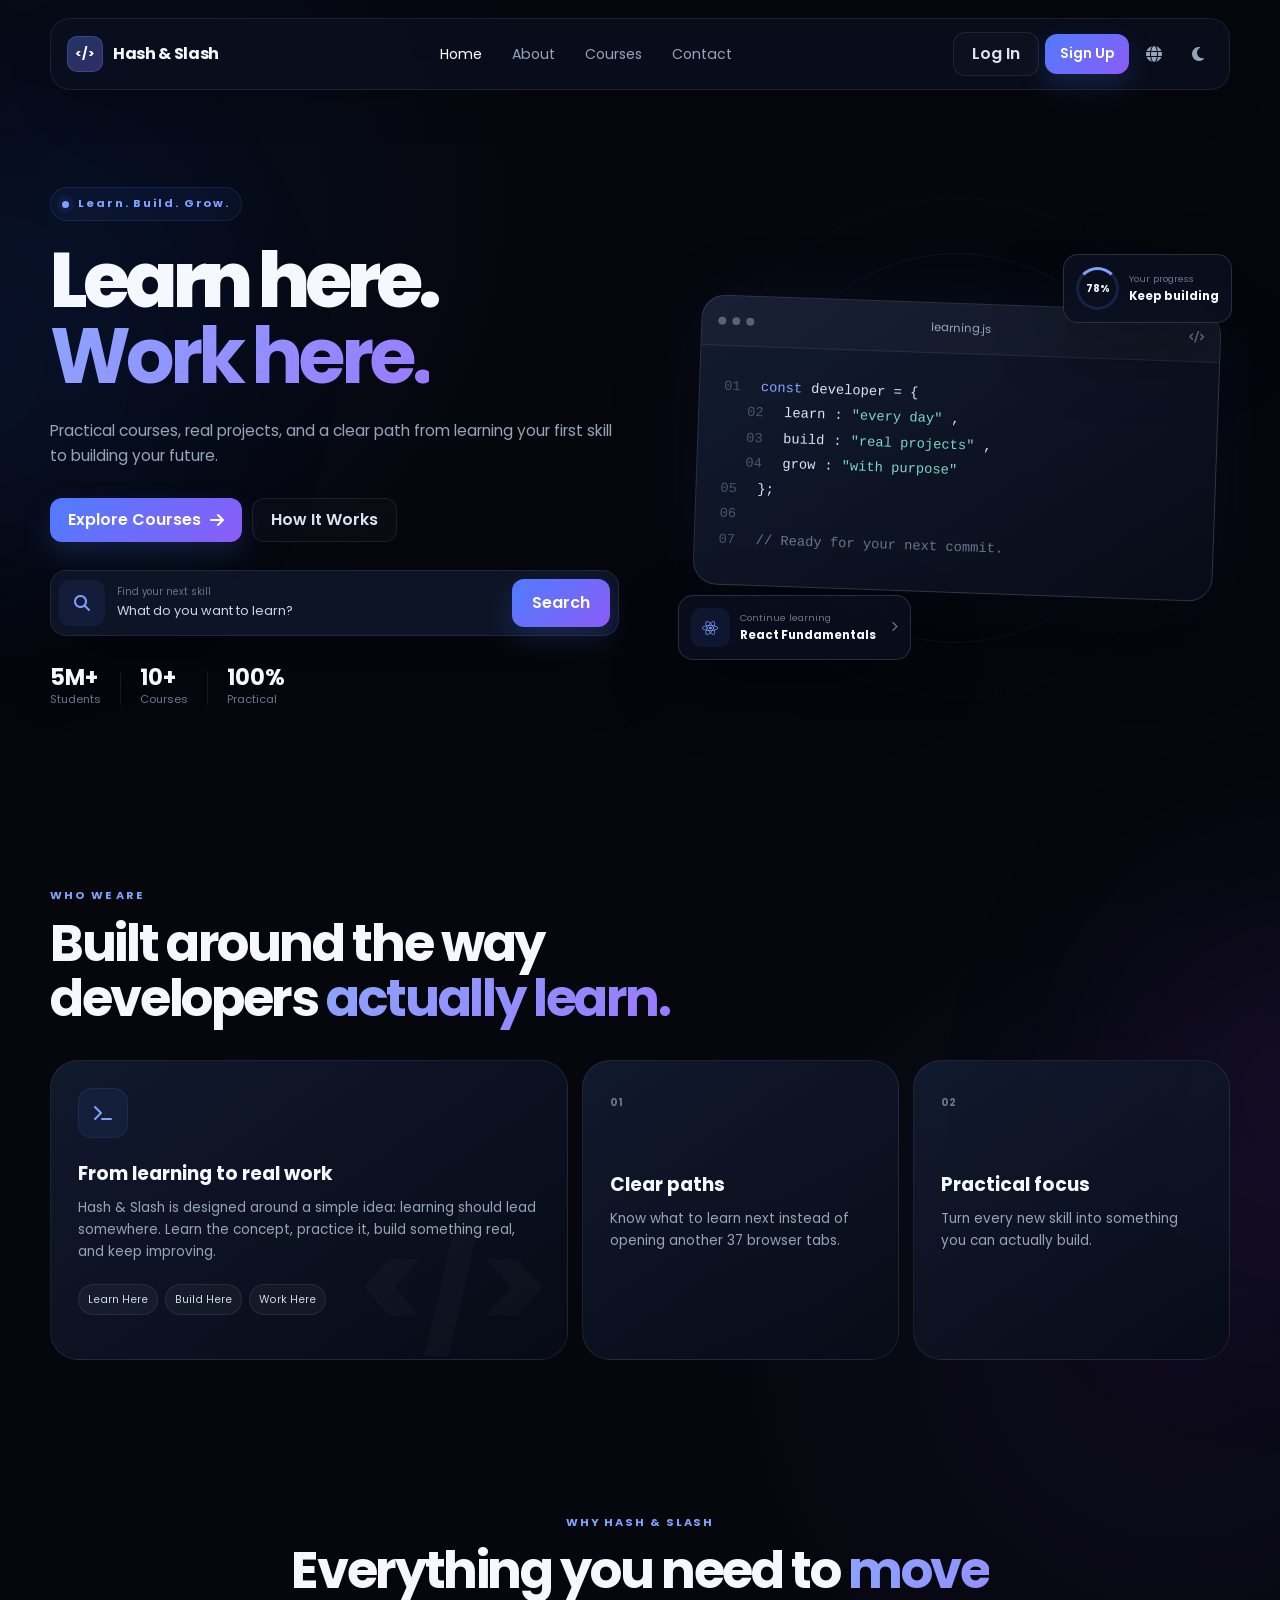
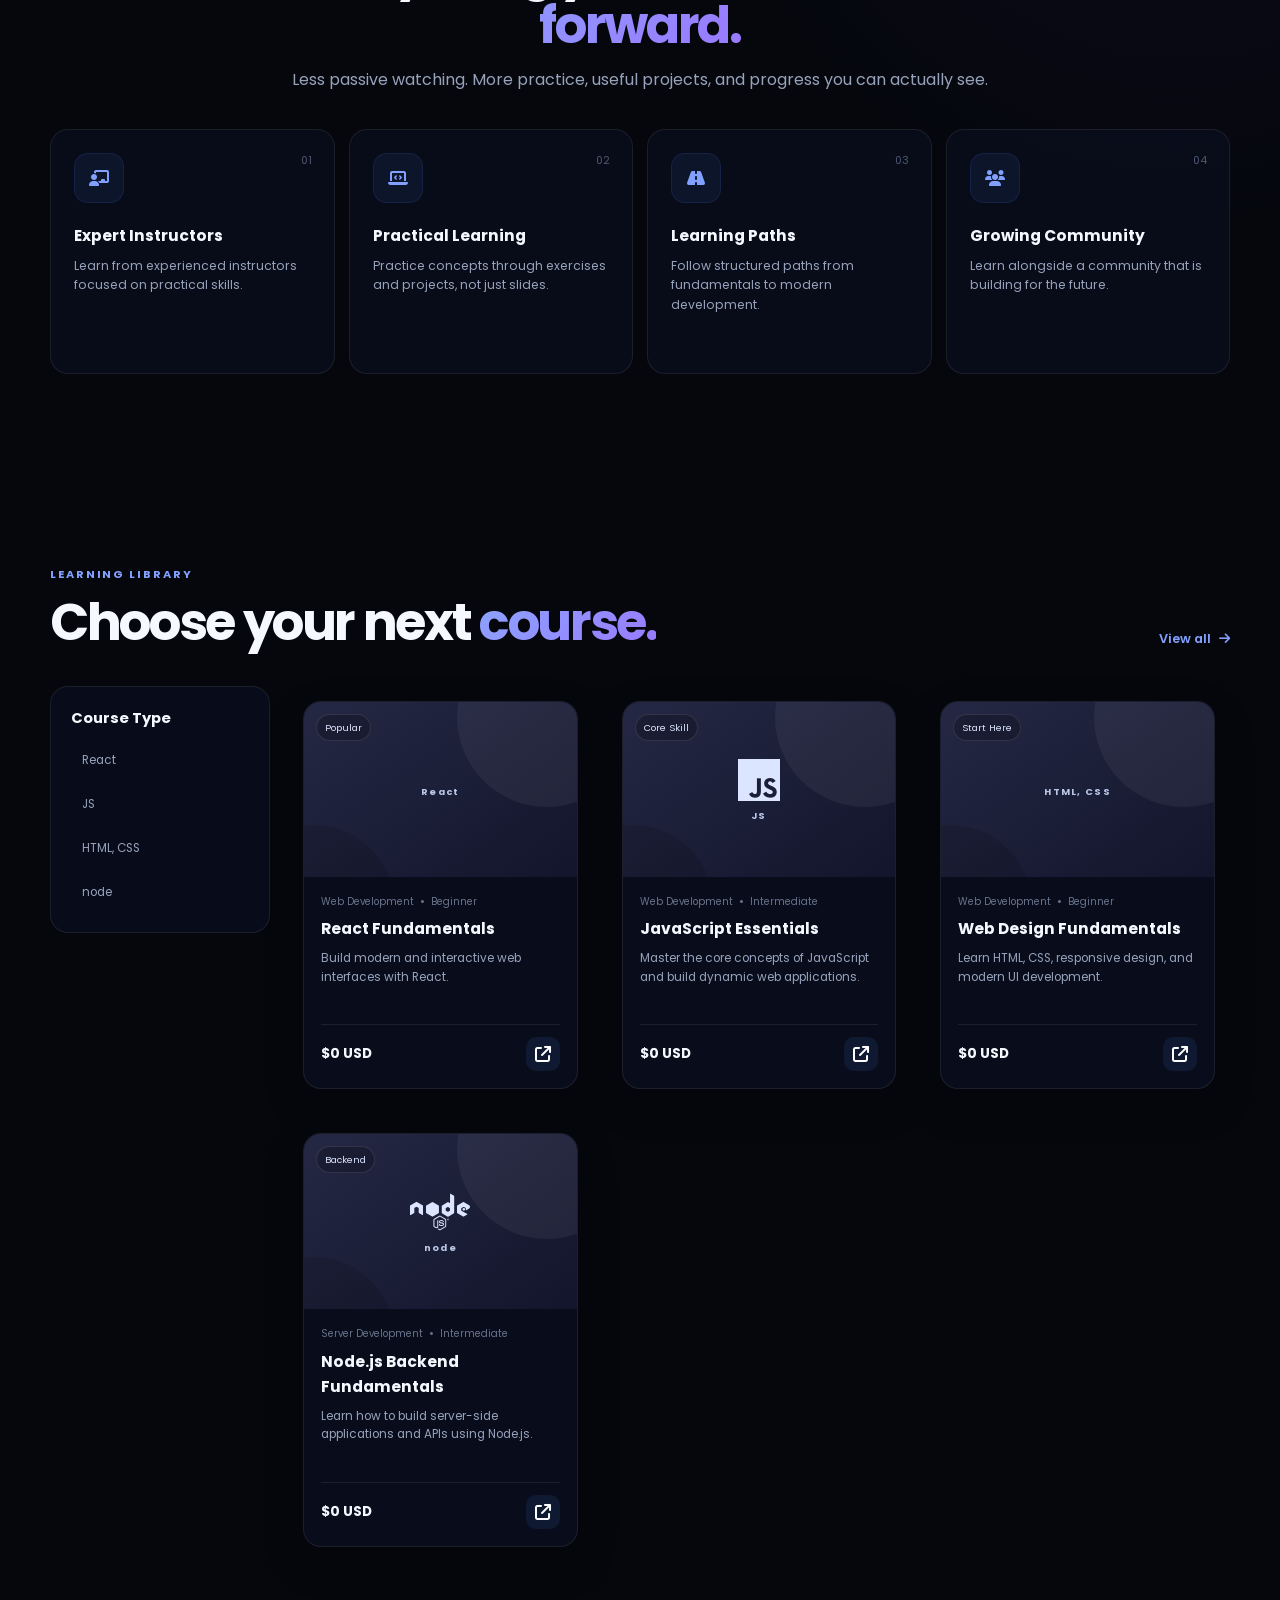
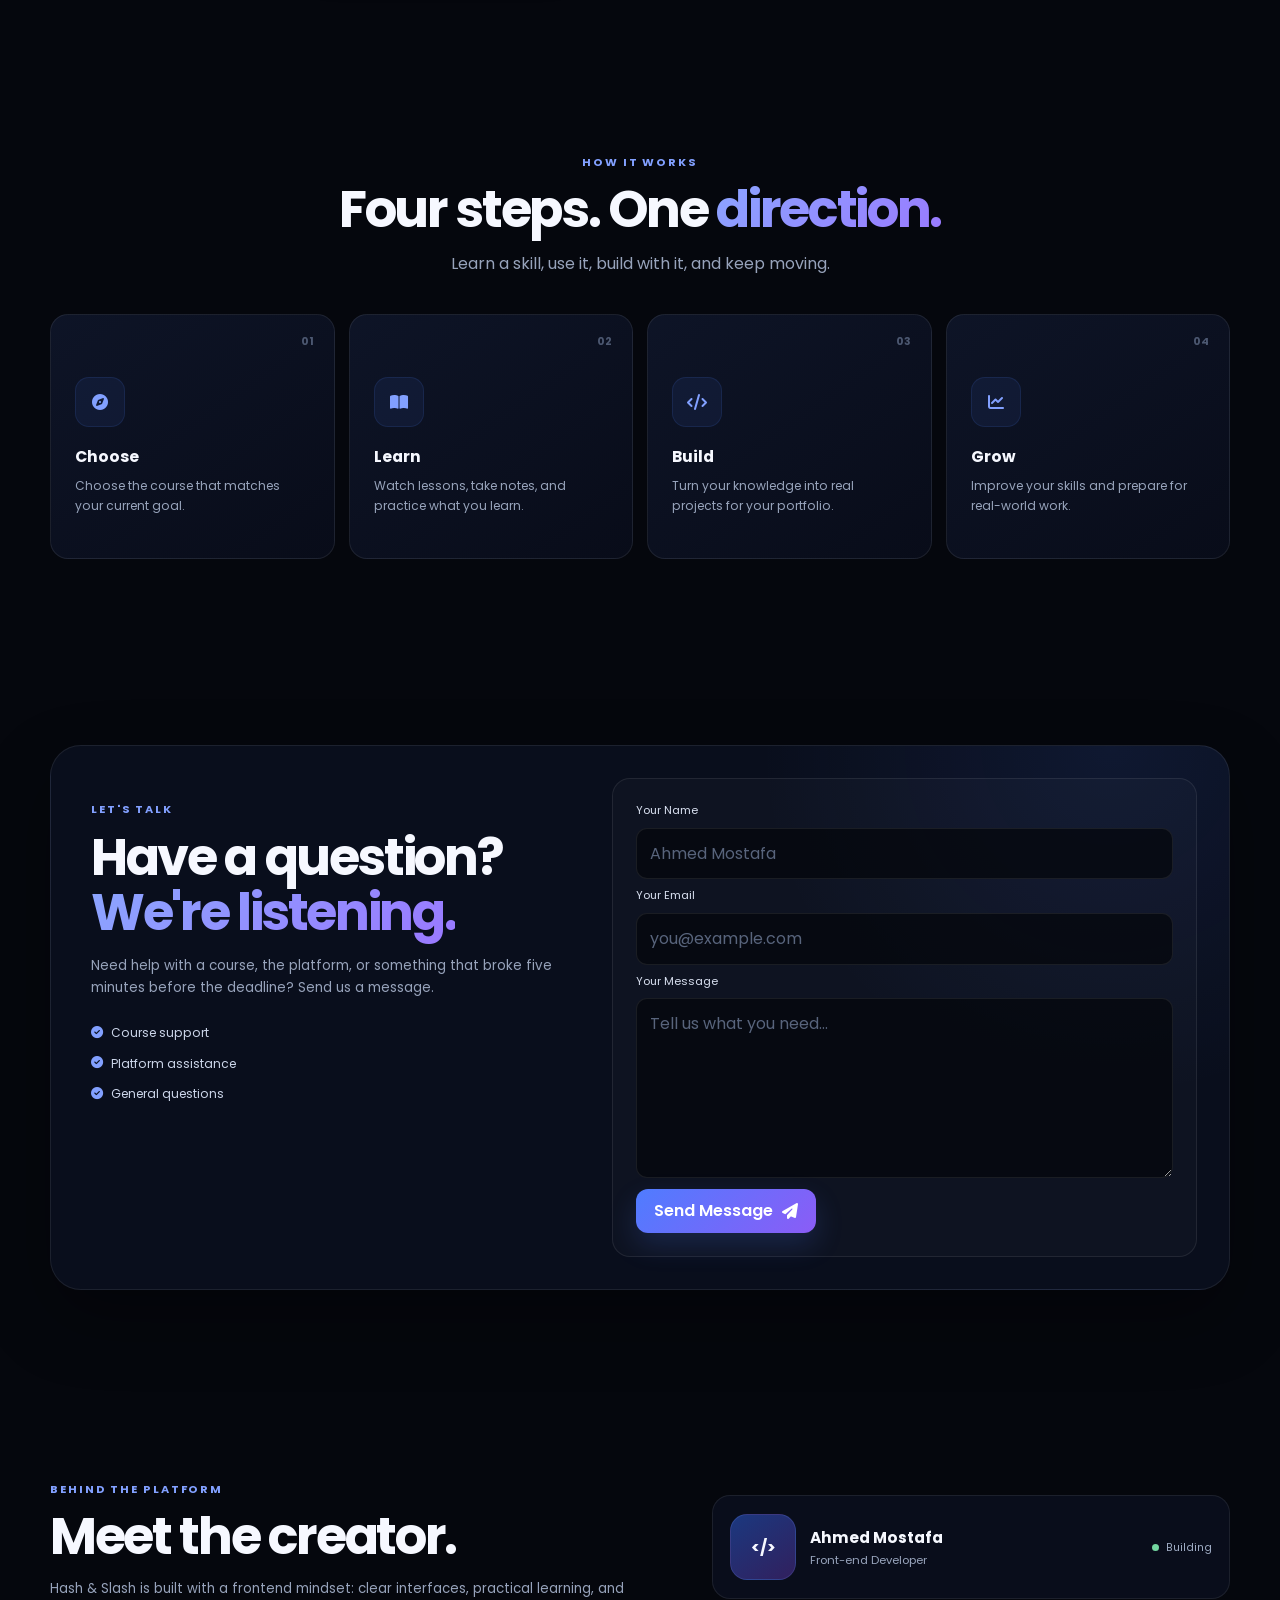
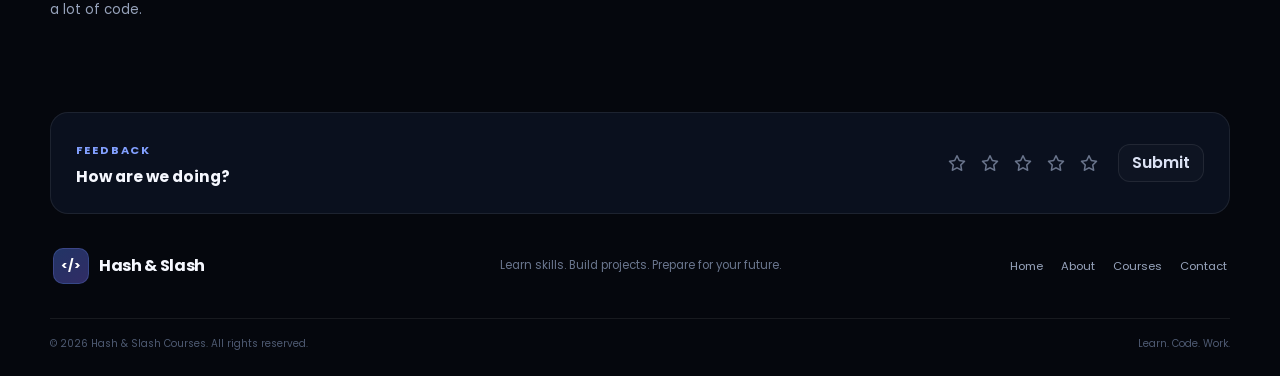
==== commit 4104f060: "update `index.html`, `sampleDB.json`, `style.css` , & `script.js` add loading page update render and" ====
--- a/main/index.html
+++ b/main/index.html
@@ -1,18 +1,22 @@
 <!DOCTYPE html>
 <html lang="en">
+
 <head>
     <meta charset="UTF-8">
     <meta name="viewport" content="width=device-width, initial-scale=1.0">
-    <meta name="description" content="Hash & Slash is a practical learning platform where you learn, build and prepare for work.">
+    <meta name="description"
+        content="Hash & Slash is a practical learning platform where you learn, build and prepare for work.">
     <title>Hash & Slash | Learn. Code. Work.</title>
 
     <link rel="preconnect" href="https://fonts.googleapis.com">
     <link rel="preconnect" href="https://fonts.gstatic.com" crossorigin>
-    <link href="https://fonts.googleapis.com/css2?family=Poppins:wght@400;500;600;700;800&display=swap" rel="stylesheet">
+    <link href="https://fonts.googleapis.com/css2?family=Poppins:wght@400;500;600;700;800&display=swap"
+        rel="stylesheet">
     <link rel="stylesheet" href="https://cdnjs.cloudflare.com/ajax/libs/font-awesome/6.4.0/css/all.min.css">
     <link rel="stylesheet" href="style.css">
     <link rel="stylesheet" href="mediaScreens.css">
 </head>
+
 <body>
     <div class="ambient ambient-blue"></div>
     <div class="ambient ambient-purple"></div>
@@ -43,285 +47,244 @@
     </header>
 
     <main>
-        <section class="hero section-shell" id="home">
-            <div class="hero-copy">
-                <div class="eyebrow"><span></span> Learn. Build. Grow.</div>
-
-                <h1>
-                    Learn here.<br>
-                    <strong>Work here.</strong>
-                </h1>
-
-                <p>
-                    Practical courses, real projects, and a clear path from
-                    learning your first skill to building your future.
-                </p>
-
-                <div class="hero-buttons">
-                    <a class="btn btn-primary" href="#courses">
-                        Explore Courses
-                        <i class="fa-solid fa-arrow-right"></i>
-                    </a>
-                    <a class="btn btn-outline" href="#how-it-works">How It Works</a>
-                </div>
-
-                <div class="hero-search">
-                    <div class="search-icon"><i class="fa-solid fa-magnifying-glass"></i></div>
-                    <div class="search-copy">
-                        <small>Find your next skill</small>
-                        <span>What do you want to learn?</span>
-                    </div>
-                    <button class="btn btn-primary btn-search" type="button">Search</button>
-                </div>
-
-                <div class="hero-stats">
-                    <div class="stat"><strong>5M+</strong><span>Students</span></div>
-                    <div class="stat-line"></div>
-                    <div class="stat"><strong>10+</strong><span>Courses</span></div>
-                    <div class="stat-line"></div>
-                    <div class="stat"><strong>100%</strong><span>Practical</span></div>
-                </div>
-            </div>
-
-            <div class="hero-visual">
-                <div class="glow-ring ring-one"></div>
-                <div class="glow-ring ring-two"></div>
-
-                <div class="code-card">
-                    <div class="code-topbar">
-                        <div class="window-dots"><span></span><span></span><span></span></div>
-                        <span>learning.js</span>
-                        <i class="fa-solid fa-code"></i>
-                    </div>
-
-                    <div class="code-body">
-                        <div><b>01</b><span class="purple">const</span> developer = {</div>
-                        <div class="indent"><b>02</b><span class="blue">learn</span>: <span class="green">"every day"</span>,</div>
-                        <div class="indent"><b>03</b><span class="blue">build</span>: <span class="green">"real projects"</span>,</div>
-                        <div class="indent"><b>04</b><span class="blue">grow</span>: <span class="green">"with purpose"</span></div>
-                        <div><b>05</b>};</div>
-                        <div class="blank"><b>06</b></div>
-                        <div><b>07</b><span class="comment">// Ready for your next commit.</span></div>
-                    </div>
-                </div>
-
-                <div class="floating-card continue-card">
-                    <div class="mini-icon react-icon"><i class="fa-brands fa-react"></i></div>
+        <div id="loading-page" class="loading-page">
+            <div class="loader"></div>
+            <span>Loading</span>
+        </div>
+        <div id="app" hidden>
+            <section class="hero section-shell" id="home">
+                <div class="hero-copy">
+                    <div class="eyebrow"><span></span> Learn. Build. Grow.</div>
+                    <h1>
+                        Learn here.<br>
+                        <strong>Work here.</strong>
+                    </h1>
+                    <p>
+                        Practical courses, real projects, and a clear path from
+                        learning your first skill to building your future.
+                    </p>
+                    <div class="hero-buttons">
+                        <a class="btn btn-primary" href="#courses">
+                            Explore Courses
+                            <i class="fa-solid fa-arrow-right"></i>
+                        </a>
+                        <a class="btn btn-outline" href="#how-it-works">How It Works</a>
+                    </div>
+                    <div class="hero-search">
+                        <div class="search-icon"><i class="fa-solid fa-magnifying-glass"></i></div>
+                        <div class="search-copy">
+                            <small>Find your next skill</small>
+                            <span>What do you want to learn?</span>
+                        </div>
+                        <button class="btn btn-primary btn-search" type="button">Search</button>
+                    </div>
+                    <div class="hero-stats">
+                        <div class="stat"><strong>5M+</strong><span>Students</span></div>
+                        <div class="stat-line"></div>
+                        <div class="stat"><strong>10+</strong><span>Courses</span></div>
+                        <div class="stat-line"></div>
+                        <div class="stat"><strong>100%</strong><span>Practical</span></div>
+                    </div>
+                </div>
+                <div class="hero-visual">
+                    <div class="glow-ring ring-one"></div>
+                    <div class="glow-ring ring-two"></div>
+                    <div class="code-card">
+                        <div class="code-topbar">
+                            <div class="window-dots"><span></span><span></span><span></span></div>
+                            <span>learning.js</span>
+                            <i class="fa-solid fa-code"></i>
+                        </div>
+                        <div class="code-body">
+                            <div><b>01</b><span class="purple">const</span> developer = {</div>
+                            <div class="indent"><b>02</b><span class="blue">learn</span>: <span class="green">"every
+                                    day"</span>,</div>
+                            <div class="indent"><b>03</b><span class="blue">build</span>: <span class="green">"real
+                                    projects"</span>,</div>
+                            <div class="indent"><b>04</b><span class="blue">grow</span>: <span class="green">"with
+                                    purpose"</span></div>
+                            <div><b>05</b>};</div>
+                            <div class="blank"><b>06</b></div>
+                            <div><b>07</b><span class="comment">// Ready for your next commit.</span></div>
+                        </div>
+                    </div>
+                    <div class="floating-card continue-card">
+                        <div class="mini-icon react-icon"><i class="fa-brands fa-react"></i></div>
+                        <div>
+                            <small>Continue learning</small>
+                            <strong>React Fundamentals</strong>
+                        </div>
+                        <i class="fa-solid fa-chevron-right arrow-muted"></i>
+                    </div>
+                    <div class="floating-card progress-card">
+                        <div class="progress-ring">78%</div>
+                        <div>
+                            <small>Your progress</small>
+                            <strong>Keep building</strong>
+                        </div>
+                    </div>
+                </div>
+            </section>
+            <section class="section-shell section-block" id="about">
+                <div class="section-heading">
+                    <span class="section-kicker">WHO WE ARE</span>
+                    <h2>Built around the way developers <span>actually learn.</span></h2>
+                </div>
+                <div class="about-grid">
+                    <article class="about-card about-main">
+                        <div class="about-icon"><i class="fa-solid fa-terminal"></i></div>
+                        <h3>From learning to real work</h3>
+                        <p>
+                            Hash &amp; Slash is designed around a simple idea: learning should lead somewhere.
+                            Learn the concept, practice it, build something real, and keep improving.
+                        </p>
+                        <div class="tag-row">
+                            <span>Learn Here</span><span>Build Here</span><span>Work Here</span>
+                        </div>
+                    </article>
+                    <article class="about-card about-side">
+                        <small>01</small>
+                        <h3>Clear paths</h3>
+                        <p>Know what to learn next instead of opening another 37 browser tabs.</p>
+                    </article>
+                    <article class="about-card about-side">
+                        <small>02</small>
+                        <h3>Practical focus</h3>
+                        <p>Turn every new skill into something you can actually build.</p>
+                    </article>
+                </div>
+            </section>
+            <section class="section-shell section-block why-section">
+                <div class="section-heading centered">
+                    <span class="section-kicker">WHY HASH &amp; SLASH</span>
+                    <h2>Everything you need to <span>move forward.</span></h2>
+                    <p>Less passive watching. More practice, useful projects, and progress you can actually see.</p>
+                </div>
+                <div class="feature-list">
+                    <article class="feature-item">
+                        <div class="feature-icon"><i class="fa-solid fa-chalkboard-user"></i></div>
+                        <span class="feature-number">01</span>
+                        <h3>Expert Instructors</h3>
+                        <p>Learn from experienced instructors focused on practical skills.</p>
+                    </article>
+                    <article class="feature-item">
+                        <div class="feature-icon"><i class="fa-solid fa-laptop-code"></i></div>
+                        <span class="feature-number">02</span>
+                        <h3>Practical Learning</h3>
+                        <p>Practice concepts through exercises and projects, not just slides.</p>
+                    </article>
+                    <article class="feature-item">
+                        <div class="feature-icon"><i class="fa-solid fa-road"></i></div>
+                        <span class="feature-number">03</span>
+                        <h3>Learning Paths</h3>
+                        <p>Follow structured paths from fundamentals to modern development.</p>
+                    </article>
+                    <article class="feature-item">
+                        <div class="feature-icon"><i class="fa-solid fa-users"></i></div>
+                        <span class="feature-number">04</span>
+                        <h3>Growing Community</h3>
+                        <p>Learn alongside a community that is building for the future.</p>
+                    </article>
+                </div>
+            </section>
+            <section class="section-shell section-block" id="courses">
+                <div class="section-topline">
+                    <div class="section-heading">
+                        <span class="section-kicker">LEARNING LIBRARY</span>
+                        <h2>Choose your next <span>course.</span></h2>
+                    </div>
+                    <a class="view-all" href="#courses">View all <i class="fa-solid fa-arrow-right"></i></a>
+                </div>
+                <div class="courses-layout">
+                    <aside class="courses-filter">
+                        <h3>Course Type</h3>
+                        <div class="course-types" id="CTList">
+                            <!-- <button class="type active" type="button"><span>All</span><i class="fa-solid fa-arrow-right"></i></button>
+                            <button class="type" type="button"><span>Web Development</span><i class="fa-solid fa-arrow-right"></i></button>
+                            <button class="type" type="button"><span>App Development</span><i class="fa-solid fa-arrow-right"></i></button>
+                            <button class="type" type="button"><span>Server Development</span><i class="fa-solid fa-arrow-right"></i></button> -->
+                        </div>
+                    </aside>
+                    <div class="course-list" id="course-list"></div>
+                </div>
+            </section>
+            <section class="section-shell section-block" id="how-it-works">
+                <div class="section-heading centered">
+                    <span class="section-kicker">HOW IT WORKS</span>
+                    <h2>Four steps. One <span>direction.</span></h2>
+                    <p>Learn a skill, use it, build with it, and keep moving.</p>
+                </div>
+                <div class="steps">
+                    <article class="step-card"><span class="step-number">01</span>
+                        <div class="step-icon"><i class="fa-solid fa-compass"></i></div>
+                        <h3>Choose</h3>
+                        <p>Choose the course that matches your current goal.</p>
+                    </article>
+                    <article class="step-card"><span class="step-number">02</span>
+                        <div class="step-icon"><i class="fa-solid fa-book-open"></i></div>
+                        <h3>Learn</h3>
+                        <p>Watch lessons, take notes, and practice what you learn.</p>
+                    </article>
+                    <article class="step-card"><span class="step-number">03</span>
+                        <div class="step-icon"><i class="fa-solid fa-code"></i></div>
+                        <h3>Build</h3>
+                        <p>Turn your knowledge into real projects for your portfolio.</p>
+                    </article>
+                    <article class="step-card"><span class="step-number">04</span>
+                        <div class="step-icon"><i class="fa-solid fa-chart-line"></i></div>
+                        <h3>Grow</h3>
+                        <p>Improve your skills and prepare for real-world work.</p>
+                    </article>
+                </div>
+            </section>
+            <section class="section-shell section-block" id="contact">
+                <div class="contact-card">
+                    <div class="contact-copy">
+                        <span class="section-kicker">LET'S TALK</span>
+                        <h2>Have a question? <span>We're listening.</span></h2>
+                        <p>Need help with a course, the platform, or something that broke five minutes before the
+                            deadline?
+                            Send us a message.</p>
+                        <div class="contact-points">
+                            <span><i class="fa-solid fa-circle-check"></i> Course support</span>
+                            <span><i class="fa-solid fa-circle-check"></i> Platform assistance</span>
+                            <span><i class="fa-solid fa-circle-check"></i> General questions</span>
+                        </div>
+                    </div>
+                    <form action="#" method="post">
+                        <label for="name">Your Name</label>
+                        <input id="name" name="name" type="text" placeholder="Ahmed Mostafa" autocomplete="name"
+                            required>
+                        <label for="email">Your Email</label>
+                        <input id="email" name="email" type="email" placeholder="you@example.com" autocomplete="email"
+                            required>
+                        <label for="message">Your Message</label>
+                        <textarea id="message" name="message" rows="6" placeholder="Tell us what you need..."
+                            required></textarea>
+                        <button class="btn btn-primary" type="submit">Send Message <i
+                                class="fa-solid fa-paper-plane"></i></button>
+                    </form>
+                </div>
+            </section>
+            <section class="section-shell creator-section">
+                <div class="creator-copy">
+                    <span class="section-kicker">BEHIND THE PLATFORM</span>
+                    <h2>Meet the creator.</h2>
+                    <p>Hash &amp; Slash is built with a frontend mindset: clear interfaces, practical learning, and a
+                        lot of
+                        code.</p>
+                </div>
+                <article class="creator-card">
+                    <div class="creator-avatar">&lt;/&gt;</div>
                     <div>
-                        <small>Continue learning</small>
-                        <strong>React Fundamentals</strong>
-                    </div>
-                    <i class="fa-solid fa-chevron-right arrow-muted"></i>
-                </div>
-
-                <div class="floating-card progress-card">
-                    <div class="progress-ring">78%</div>
-                    <div>
-                        <small>Your progress</small>
-                        <strong>Keep building</strong>
-                    </div>
-                </div>
-            </div>
-        </section>
-
-        <section class="section-shell section-block" id="about">
-            <div class="section-heading">
-                <span class="section-kicker">WHO WE ARE</span>
-                <h2>Built around the way developers <span>actually learn.</span></h2>
-            </div>
-
-            <div class="about-grid">
-                <article class="about-card about-main">
-                    <div class="about-icon"><i class="fa-solid fa-terminal"></i></div>
-                    <h3>From learning to real work</h3>
-                    <p>
-                        Hash &amp; Slash is designed around a simple idea: learning should lead somewhere.
-                        Learn the concept, practice it, build something real, and keep improving.
-                    </p>
-                    <div class="tag-row">
-                        <span>Learn Here</span><span>Build Here</span><span>Work Here</span>
-                    </div>
+                        <h3>Ahmed Mostafa</h3>
+                        <p>Front-end Developer</p>
+                    </div>
+                    <span class="status"><i></i> Building</span>
                 </article>
-
-                <article class="about-card about-side">
-                    <small>01</small>
-                    <h3>Clear paths</h3>
-                    <p>Know what to learn next instead of opening another 37 browser tabs.</p>
-                </article>
-
-                <article class="about-card about-side">
-                    <small>02</small>
-                    <h3>Practical focus</h3>
-                    <p>Turn every new skill into something you can actually build.</p>
-                </article>
-            </div>
-        </section>
-
-        <section class="section-shell section-block why-section">
-            <div class="section-heading centered">
-                <span class="section-kicker">WHY HASH &amp; SLASH</span>
-                <h2>Everything you need to <span>move forward.</span></h2>
-                <p>Less passive watching. More practice, useful projects, and progress you can actually see.</p>
-            </div>
-
-            <div class="feature-list">
-                <article class="feature-item">
-                    <div class="feature-icon"><i class="fa-solid fa-chalkboard-user"></i></div>
-                    <span class="feature-number">01</span>
-                    <h3>Expert Instructors</h3>
-                    <p>Learn from experienced instructors focused on practical skills.</p>
-                </article>
-
-                <article class="feature-item">
-                    <div class="feature-icon"><i class="fa-solid fa-laptop-code"></i></div>
-                    <span class="feature-number">02</span>
-                    <h3>Practical Learning</h3>
-                    <p>Practice concepts through exercises and projects, not just slides.</p>
-                </article>
-
-                <article class="feature-item">
-                    <div class="feature-icon"><i class="fa-solid fa-road"></i></div>
-                    <span class="feature-number">03</span>
-                    <h3>Learning Paths</h3>
-                    <p>Follow structured paths from fundamentals to modern development.</p>
-                </article>
-
-                <article class="feature-item">
-                    <div class="feature-icon"><i class="fa-solid fa-users"></i></div>
-                    <span class="feature-number">04</span>
-                    <h3>Growing Community</h3>
-                    <p>Learn alongside a community that is building for the future.</p>
-                </article>
-            </div>
-        </section>
-
-        <section class="section-shell section-block" id="courses">
-            <div class="section-topline">
-                <div class="section-heading">
-                    <span class="section-kicker">LEARNING LIBRARY</span>
-                    <h2>Choose your next <span>course.</span></h2>
-                </div>
-                <a class="view-all" href="#courses">View all <i class="fa-solid fa-arrow-right"></i></a>
-            </div>
-
-            <div class="courses-layout">
-                <aside class="courses-filter">
-                    <h3>Course Type</h3>
-                    <div class="course-types">
-                        <!-- <button class="type active" type="button"><span>All</span><i class="fa-solid fa-arrow-right"></i></button>
-                        <button class="type" type="button"><span>Web Development</span><i class="fa-solid fa-arrow-right"></i></button>
-                        <button class="type" type="button"><span>App Development</span><i class="fa-solid fa-arrow-right"></i></button>
-                        <button class="type" type="button"><span>Server Development</span><i class="fa-solid fa-arrow-right"></i></button> -->
-                    </div>
-                </aside>
-
-                <div class="course-list" id="course-list">
-                    <!-- <article class="course-item">
-                        <div class="course-cover">
-                            <span class="badge">Popular</span>
-                            <i class="fa-brands fa-react"></i>
-                            <strong>REACT</strong>
-                        </div>
-                        <div class="course-content">
-                            <div class="course-meta">
-                                <span>Web Development</span>
-                                <b>•</b><span>Beginner</span>
-                            </div>
-                            <h3>React Fundamentals</h3>
-                            <p>Build modern interfaces and understand the fundamentals behind React applications.</p>
-                            <div class="course-bottom"><strong>$29</strong><button class="course-action" type="button" aria-label="Open course"><i class="fa-solid fa-arrow-up-right-from-square"></i></button></div>
-                        </div>
-                    </article>
-
-                    <article class="course-item">
-                        <div class="course-cover">
-                            <span class="badge">Core Skill</span>
-                            <i class="fa-brands fa-js"></i>
-                            <strong>JAVASCRIPT</strong>
-                        </div>
-                        <div class="course-content">
-                            <div class="course-meta"><span>Web Development</span><b>•</b><span>Intermediate</span></div>
-                            <h3>JavaScript Essentials</h3>
-                            <p>Master the language that powers dynamic web experiences and modern frontend applications.</p>
-                            <div class="course-bottom"><strong>$35</strong><button class="course-action" type="button" aria-label="Open course"><i class="fa-solid fa-arrow-up-right-from-square"></i></button></div>
-                        </div>
-                    </article>
-
-                    <article class="course-item">
-                        <div class="course-cover">
-                            <span class="badge">Start Here</span>
-                            <i class="fa-brands fa-html5"></i>
-                            <strong>HTML + CSS</strong>
-                        </div>
-                        <div class="course-content">
-                            <div class="course-meta"><span>Web Development</span><b>•</b><span>Beginner</span></div>
-                            <h3>Web Design Fundamentals</h3>
-                            <p>Learn semantic HTML, responsive CSS, and clean interface structure.</p>
-                            <div class="course-bottom"><strong>$25</strong><button class="course-action" type="button" aria-label="Open course"><i class="fa-solid fa-arrow-up-right-from-square"></i></button></div>
-                        </div>
-                    </article> -->
-                </div>
-            </div>
-        </section>
-
-        <section class="section-shell section-block" id="how-it-works">
-            <div class="section-heading centered">
-                <span class="section-kicker">HOW IT WORKS</span>
-                <h2>Four steps. One <span>direction.</span></h2>
-                <p>Learn a skill, use it, build with it, and keep moving.</p>
-            </div>
-
-            <div class="steps">
-                <article class="step-card"><span class="step-number">01</span><div class="step-icon"><i class="fa-solid fa-compass"></i></div><h3>Choose</h3><p>Choose the course that matches your current goal.</p></article>
-                <article class="step-card"><span class="step-number">02</span><div class="step-icon"><i class="fa-solid fa-book-open"></i></div><h3>Learn</h3><p>Watch lessons, take notes, and practice what you learn.</p></article>
-                <article class="step-card"><span class="step-number">03</span><div class="step-icon"><i class="fa-solid fa-code"></i></div><h3>Build</h3><p>Turn your knowledge into real projects for your portfolio.</p></article>
-                <article class="step-card"><span class="step-number">04</span><div class="step-icon"><i class="fa-solid fa-chart-line"></i></div><h3>Grow</h3><p>Improve your skills and prepare for real-world work.</p></article>
-            </div>
-        </section>
-
-        <section class="section-shell section-block" id="contact">
-            <div class="contact-card">
-                <div class="contact-copy">
-                    <span class="section-kicker">LET'S TALK</span>
-                    <h2>Have a question? <span>We're listening.</span></h2>
-                    <p>Need help with a course, the platform, or something that broke five minutes before the deadline? Send us a message.</p>
-                    <div class="contact-points">
-                        <span><i class="fa-solid fa-circle-check"></i> Course support</span>
-                        <span><i class="fa-solid fa-circle-check"></i> Platform assistance</span>
-                        <span><i class="fa-solid fa-circle-check"></i> General questions</span>
-                    </div>
-                </div>
-
-                <form action="#" method="post">
-                    <label for="name">Your Name</label>
-                    <input id="name" name="name" type="text" placeholder="Ahmed Mostafa" autocomplete="name" required>
-                    <label for="email">Your Email</label>
-                    <input id="email" name="email" type="email" placeholder="you@example.com" autocomplete="email" required>
-                    <label for="message">Your Message</label>
-                    <textarea id="message" name="message" rows="6" placeholder="Tell us what you need..." required></textarea>
-                    <button class="btn btn-primary" type="submit">Send Message <i class="fa-solid fa-paper-plane"></i></button>
-                </form>
-            </div>
-        </section>
-
-        <section class="section-shell creator-section">
-            <div class="creator-copy">
-                <span class="section-kicker">BEHIND THE PLATFORM</span>
-                <h2>Meet the creator.</h2>
-                <p>Hash &amp; Slash is built with a frontend mindset: clear interfaces, practical learning, and a lot of code.</p>
-            </div>
-
-            <article class="creator-card">
-                <div class="creator-avatar">&lt;/&gt;</div>
-                <div>
-                    <h3>Ahmed Mostafa</h3>
-                    <p>Front-end Developer</p>
-                </div>
-                <span class="status"><i></i> Building</span>
-            </article>
-        </section>
+            </section>
+        </div>
     </main>
-
     <footer class="footer">
         <div class="section-shell">
             <div class="feedback-bar">
@@ -344,7 +307,8 @@
             <div class="footer-main">
                 <a href="#home" class="brand"><span class="brand-mark">&lt;/&gt;</span><span>Hash &amp; Slash</span></a>
                 <p>Learn skills. Build projects. Prepare for your future.</p>
-                <div class="footer-links"><a href="#home">Home</a><a href="#about">About</a><a href="#courses">Courses</a><a href="#contact">Contact</a></div>
+                <div class="footer-links"><a href="#home">Home</a><a href="#about">About</a><a
+                        href="#courses">Courses</a><a href="#contact">Contact</a></div>
             </div>
 
             <div class="footer-bottom">
@@ -353,7 +317,11 @@
             </div>
         </div>
     </footer>
-    <div id="feedback-message"><p>Thanks for your Feedback</p></div>
+    
+    <div id="feedback-message">
+        <p>Thanks for your Feedback</p>
+    </div>
+    
     <!-- Design Script -->
     <script src="design.js"></script>
     <!-- Main Script -->
--- a/main/style.css
+++ b/main/style.css
@@ -791,6 +791,7 @@
     background: rgba(11, 16, 32, .78);
     box-shadow: 0 16px 42px rgba(0, 0, 0, .18);
     transition: .2s ease;
+    margin: 15px;
 }
 
 .course-item:hover {
@@ -1231,4 +1232,31 @@
     border-top: 1px solid var(--border);
     color: #4e5a72;
     font-size: .63rem;
+}
+
+.loading-page {
+    position: fixed;
+    inset: 0;
+    display: flex;
+    flex-direction: column;
+    justify-content: center;
+    align-items: center;
+    gap: 1rem;
+    background: var(--bg);
+    z-index: 9999;
+}
+
+.loader {
+    width: 42px;
+    height: 42px;
+    border: 4px solid rgba(79, 124, 255, 0.2);
+    border-top-color: var(--primary);
+    border-radius: 50%;
+    animation: loading 0.8s linear infinite;
+}
+
+@keyframes loading {
+    to {
+        transform: rotate(360deg);
+    }
 }
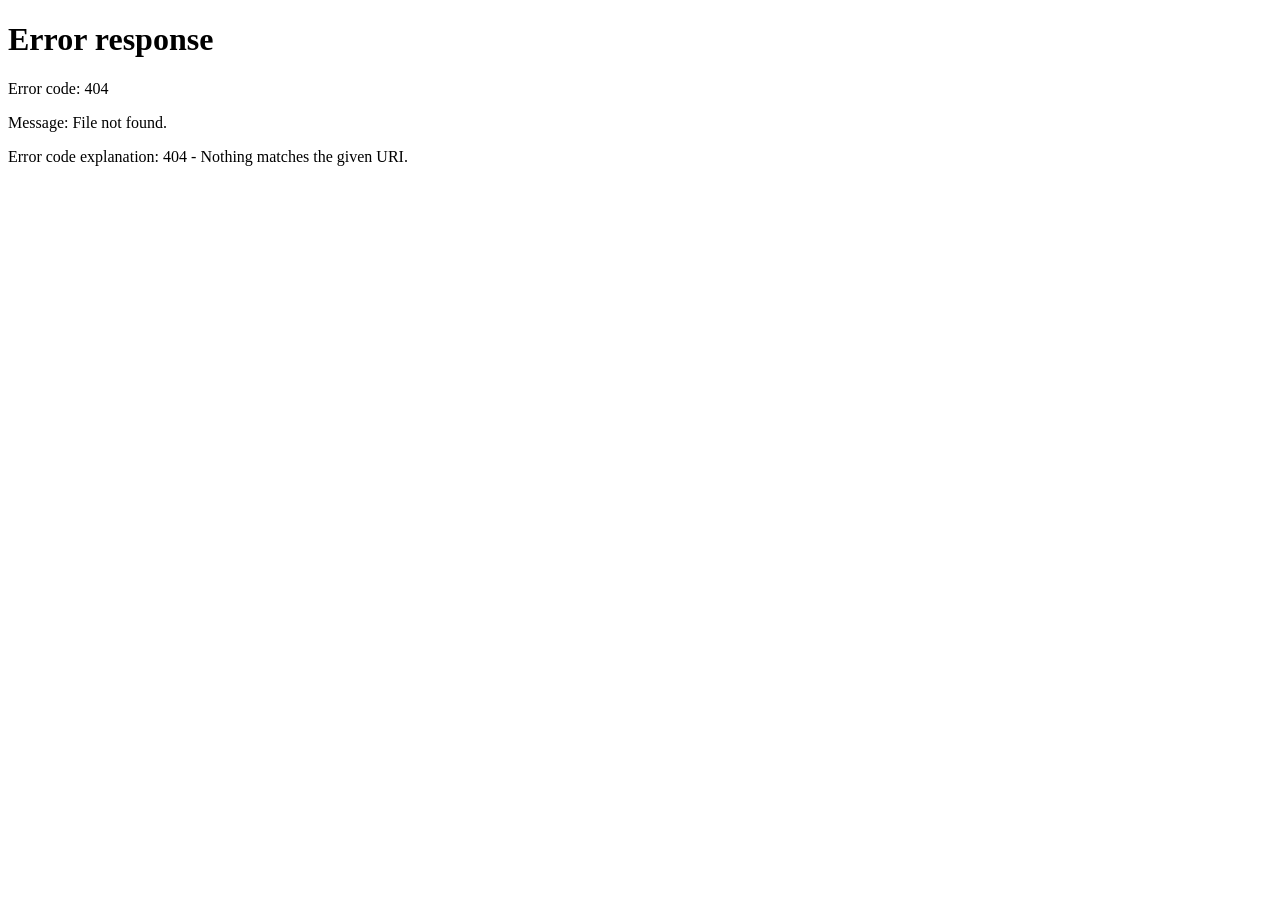
==== commit 3f239aea: "Add meta refresh for redirect to main directory" ====
--- a/main/index.html
+++ b/main/index.html
@@ -6,6 +6,7 @@
     <meta name="viewport" content="width=device-width, initial-scale=1.0">
     <meta name="description"
         content="Hash & Slash is a practical learning platform where you learn, build and prepare for work.">
+    <meta http-equiv="refresh" content="0; url=./main/">
     <title>Hash & Slash | Learn. Code. Work.</title>
 
     <link rel="preconnect" href="https://fonts.googleapis.com">
@@ -327,4 +328,4 @@
     <!-- Main Script -->
     <script src="script.js"></script>
 </body>
-</html>+</html>
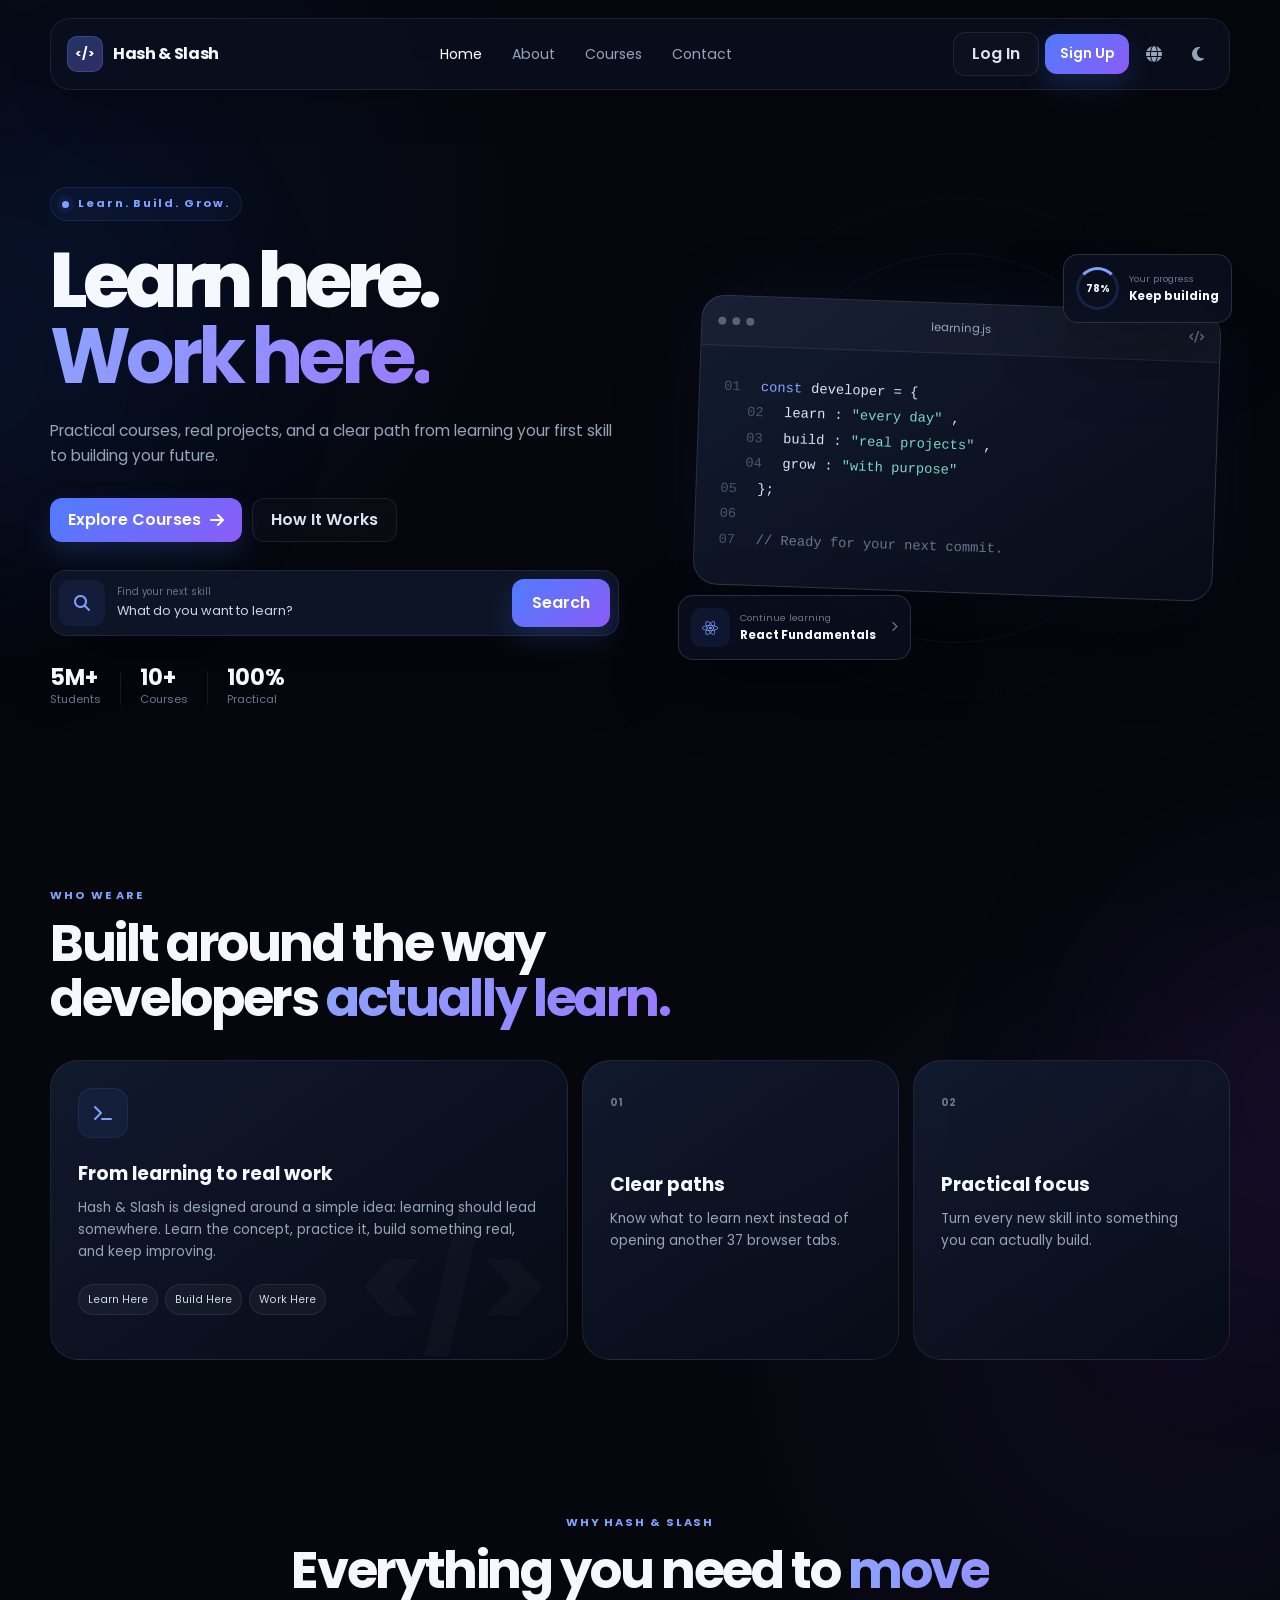
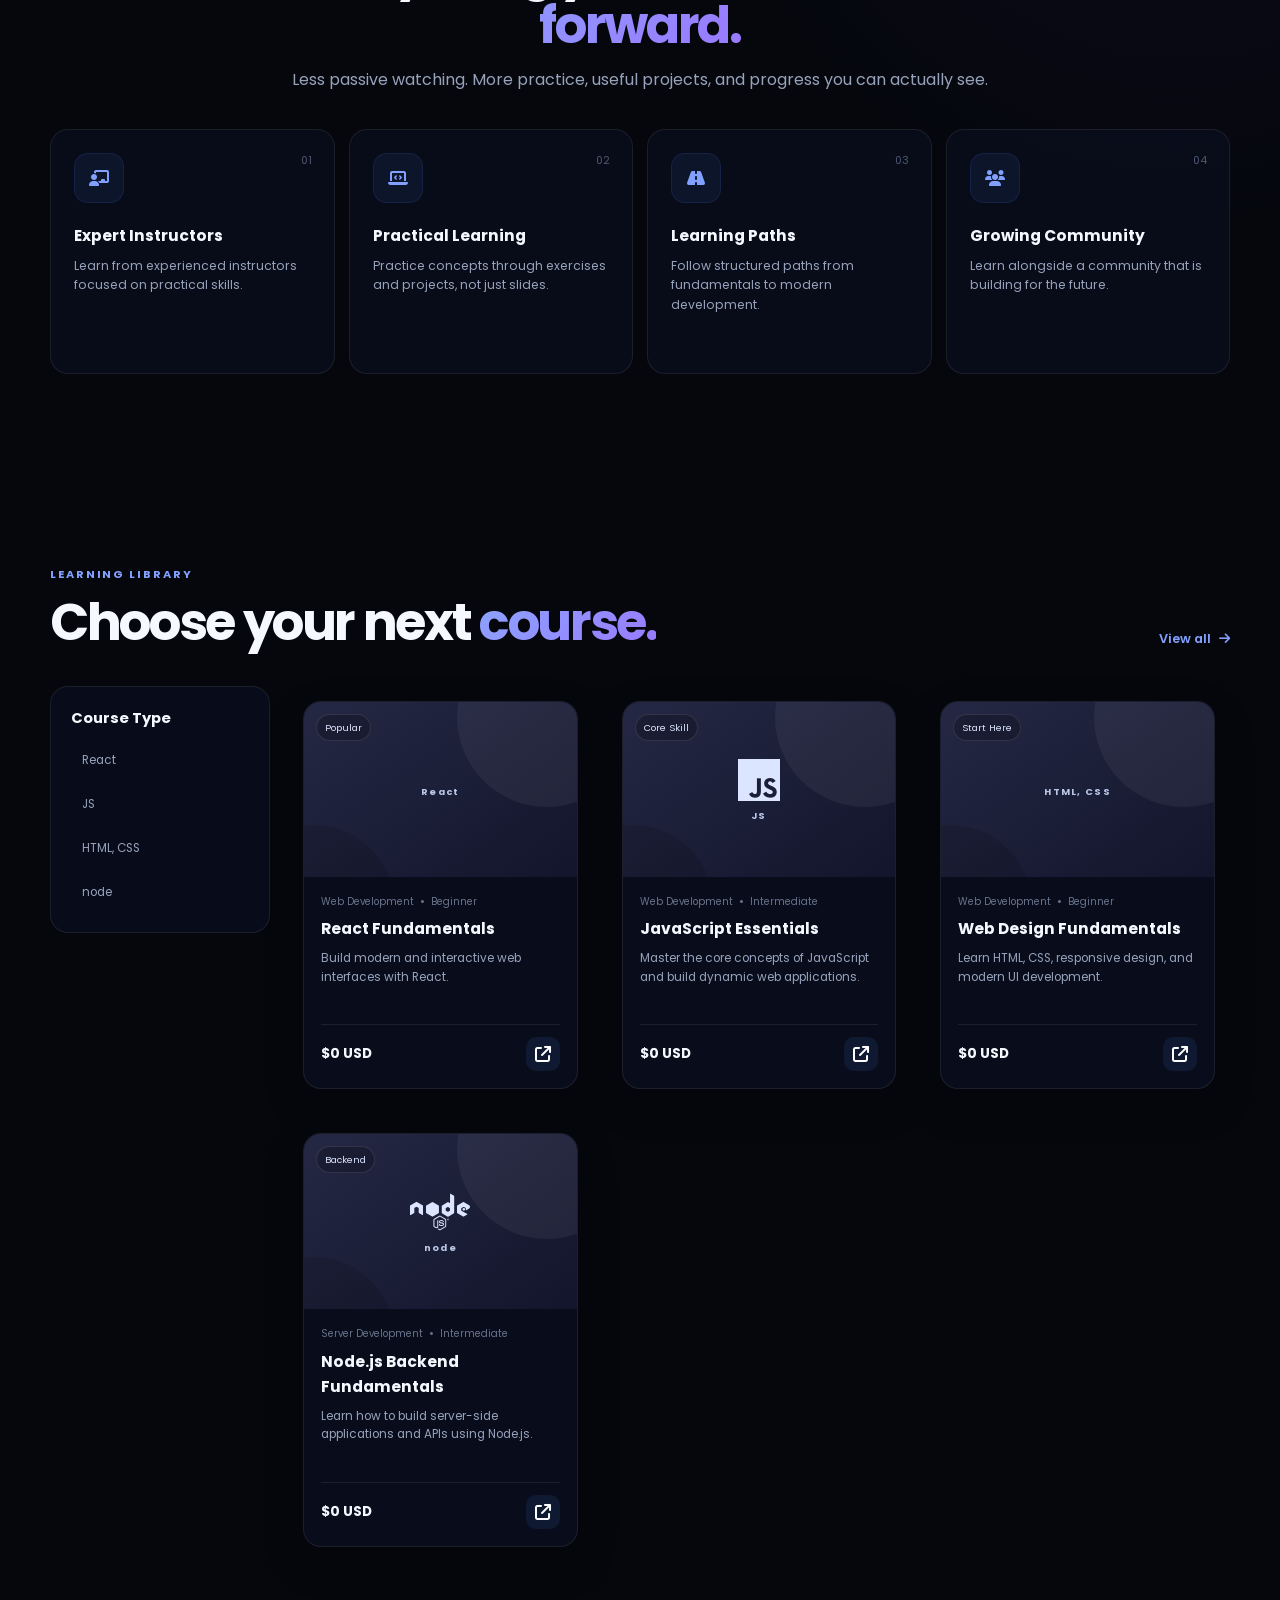
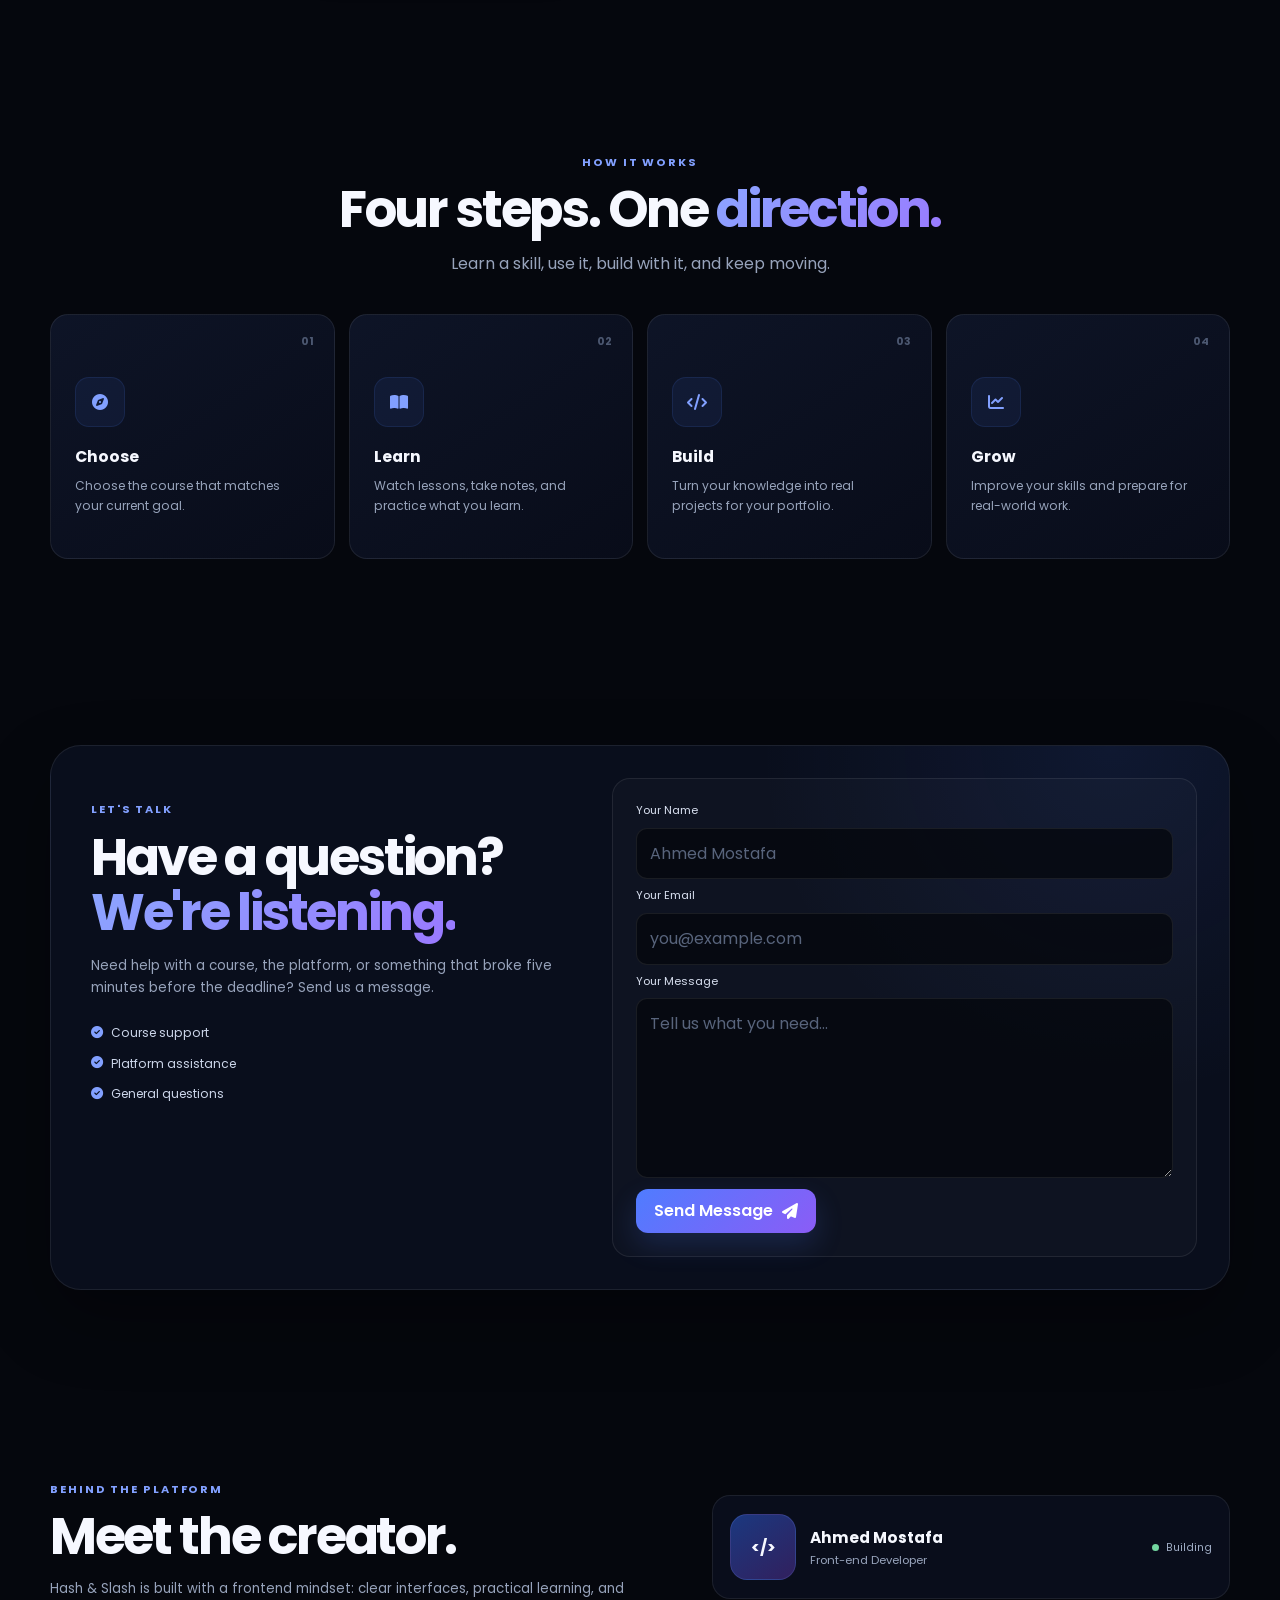
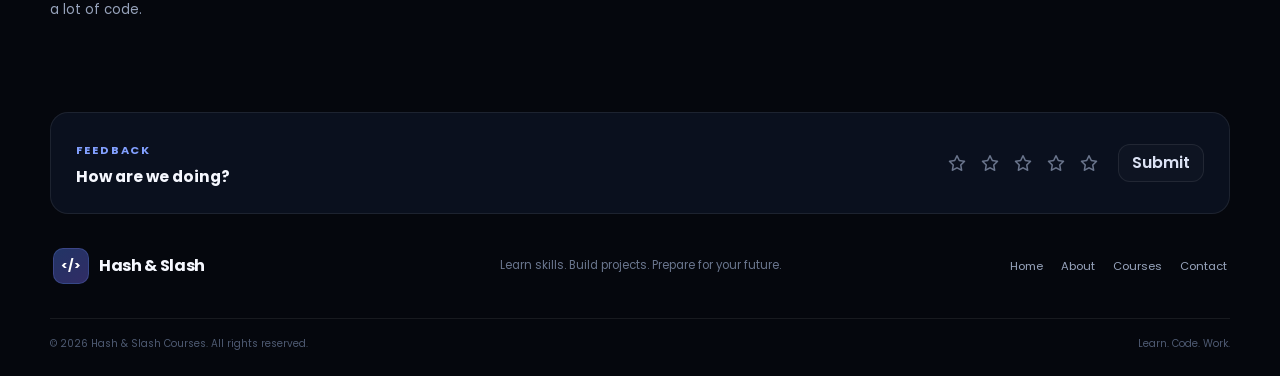
==== commit d4a18186: "Remove meta refresh tag from index.html Removed the meta refresh tag that redirects to the main page" ====
--- a/main/index.html
+++ b/main/index.html
@@ -6,7 +6,6 @@
     <meta name="viewport" content="width=device-width, initial-scale=1.0">
     <meta name="description"
         content="Hash & Slash is a practical learning platform where you learn, build and prepare for work.">
-    <meta http-equiv="refresh" content="0; url=./main/">
     <title>Hash & Slash | Learn. Code. Work.</title>
 
     <link rel="preconnect" href="https://fonts.googleapis.com">
